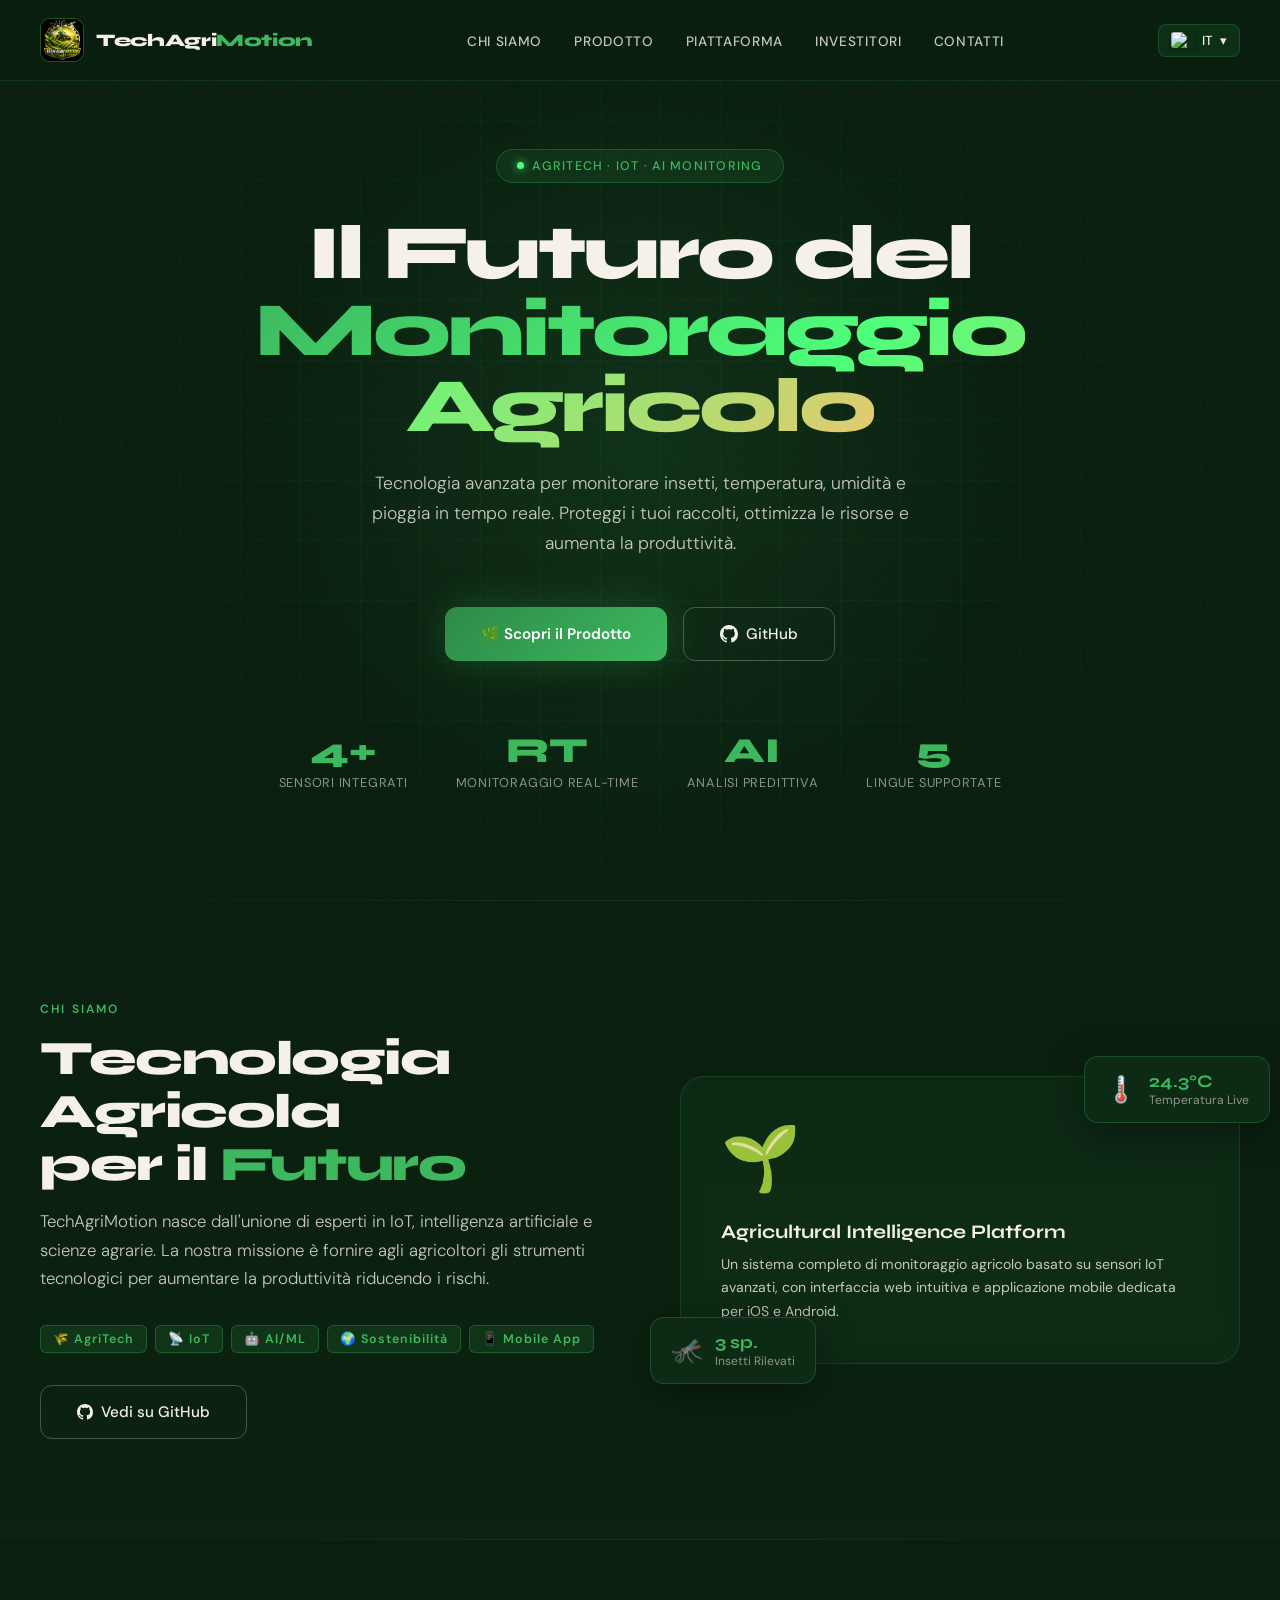
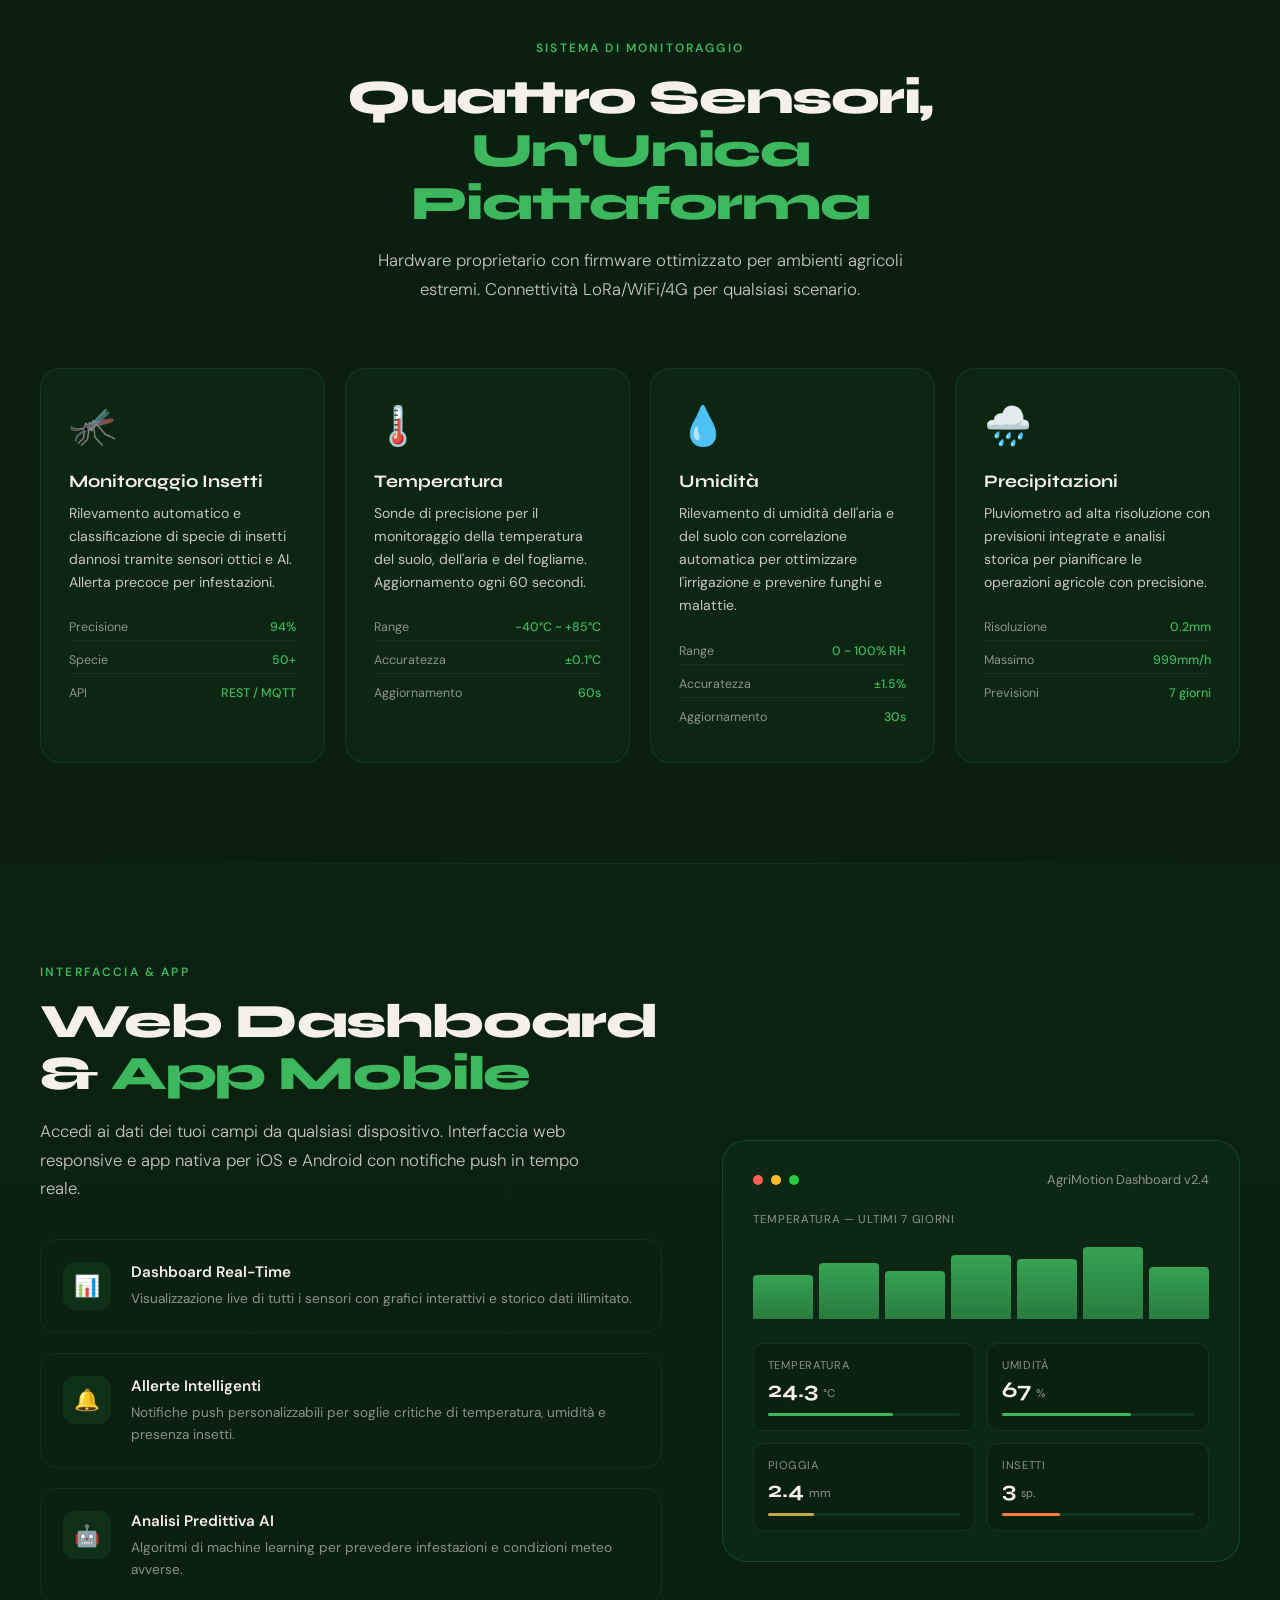
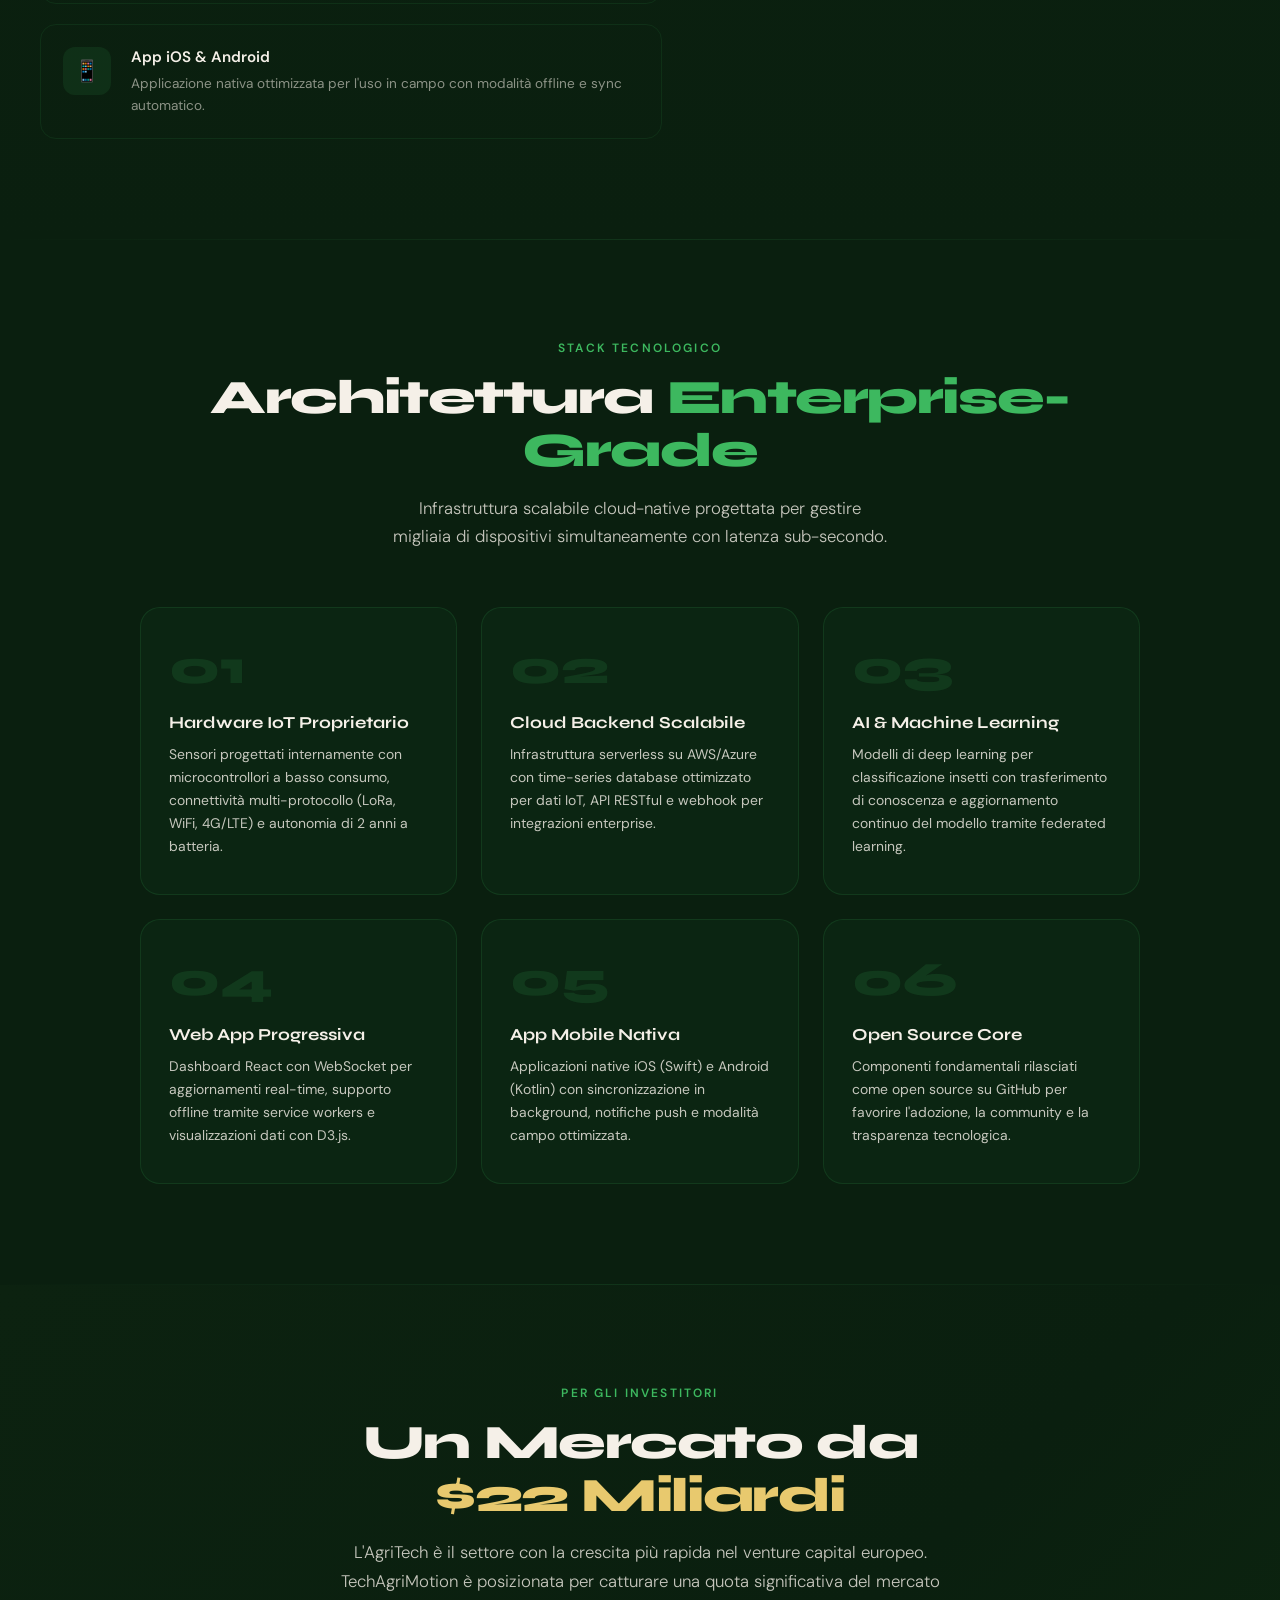
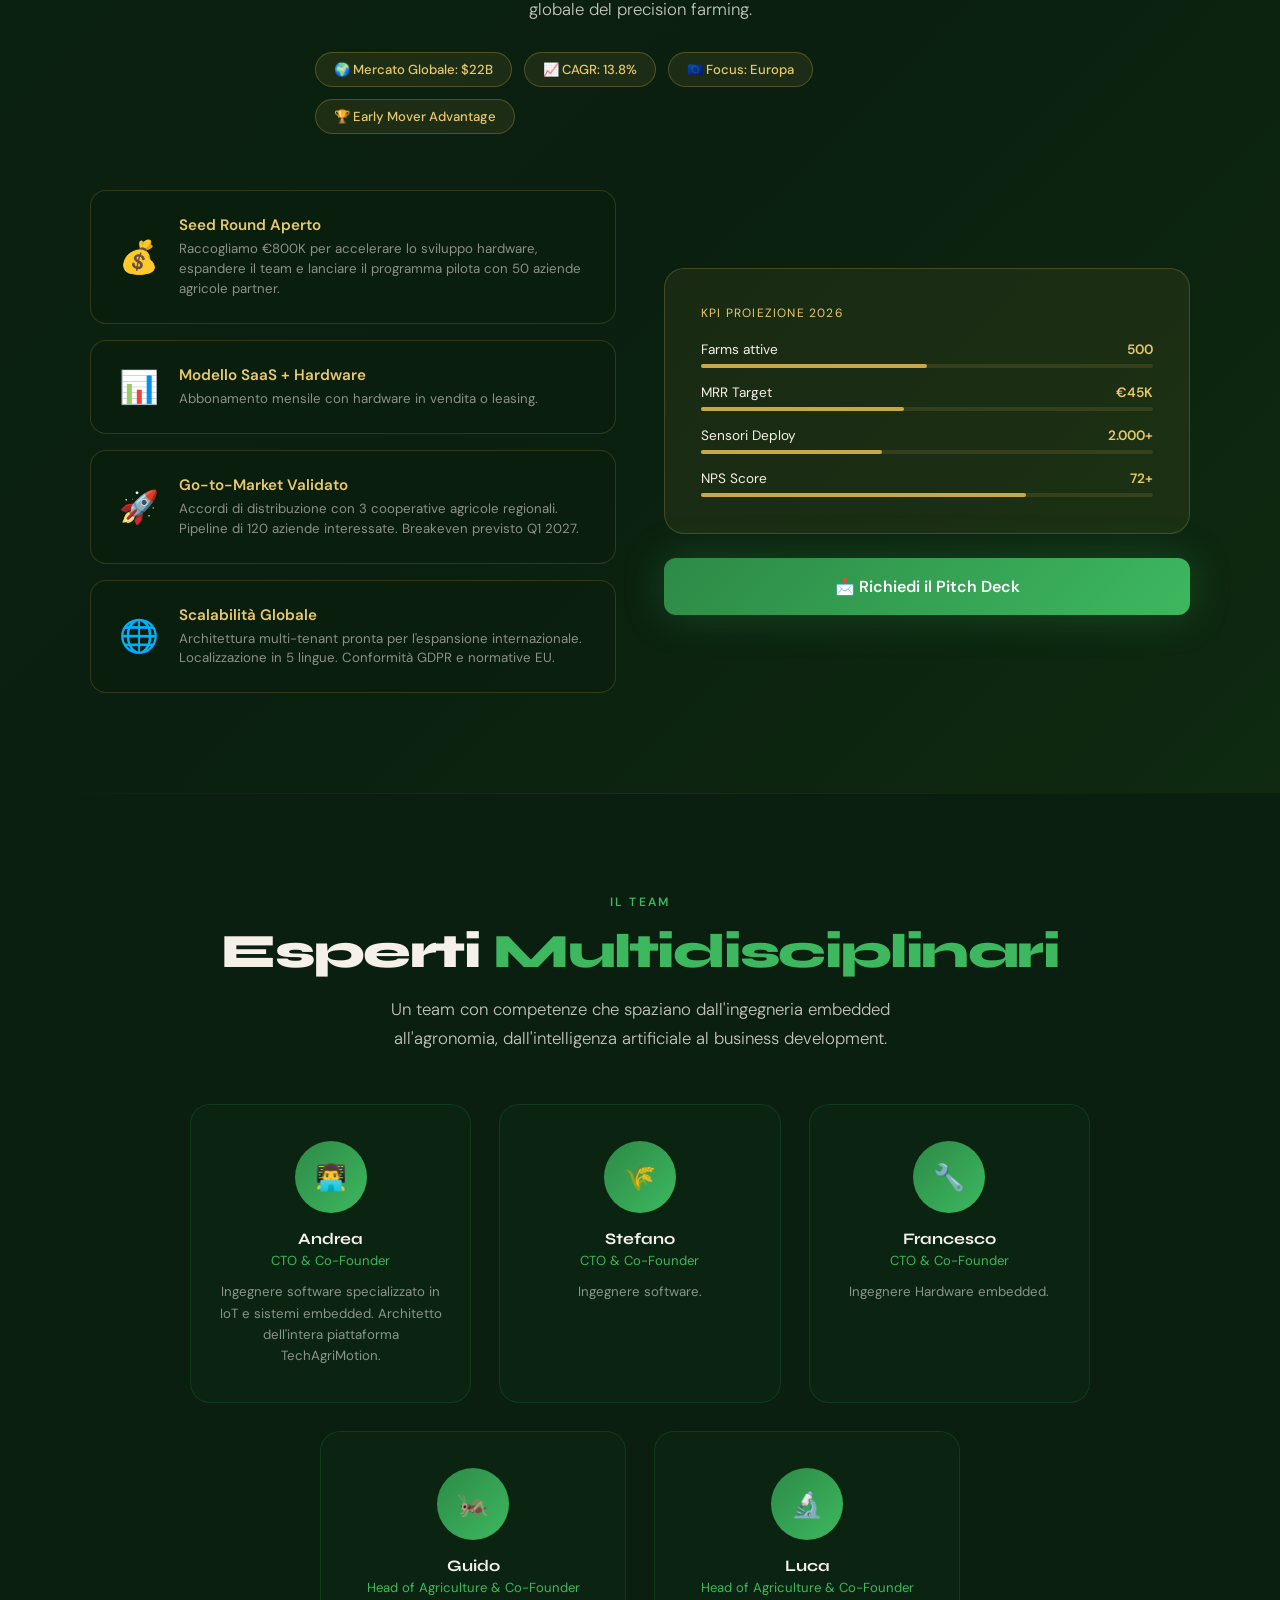
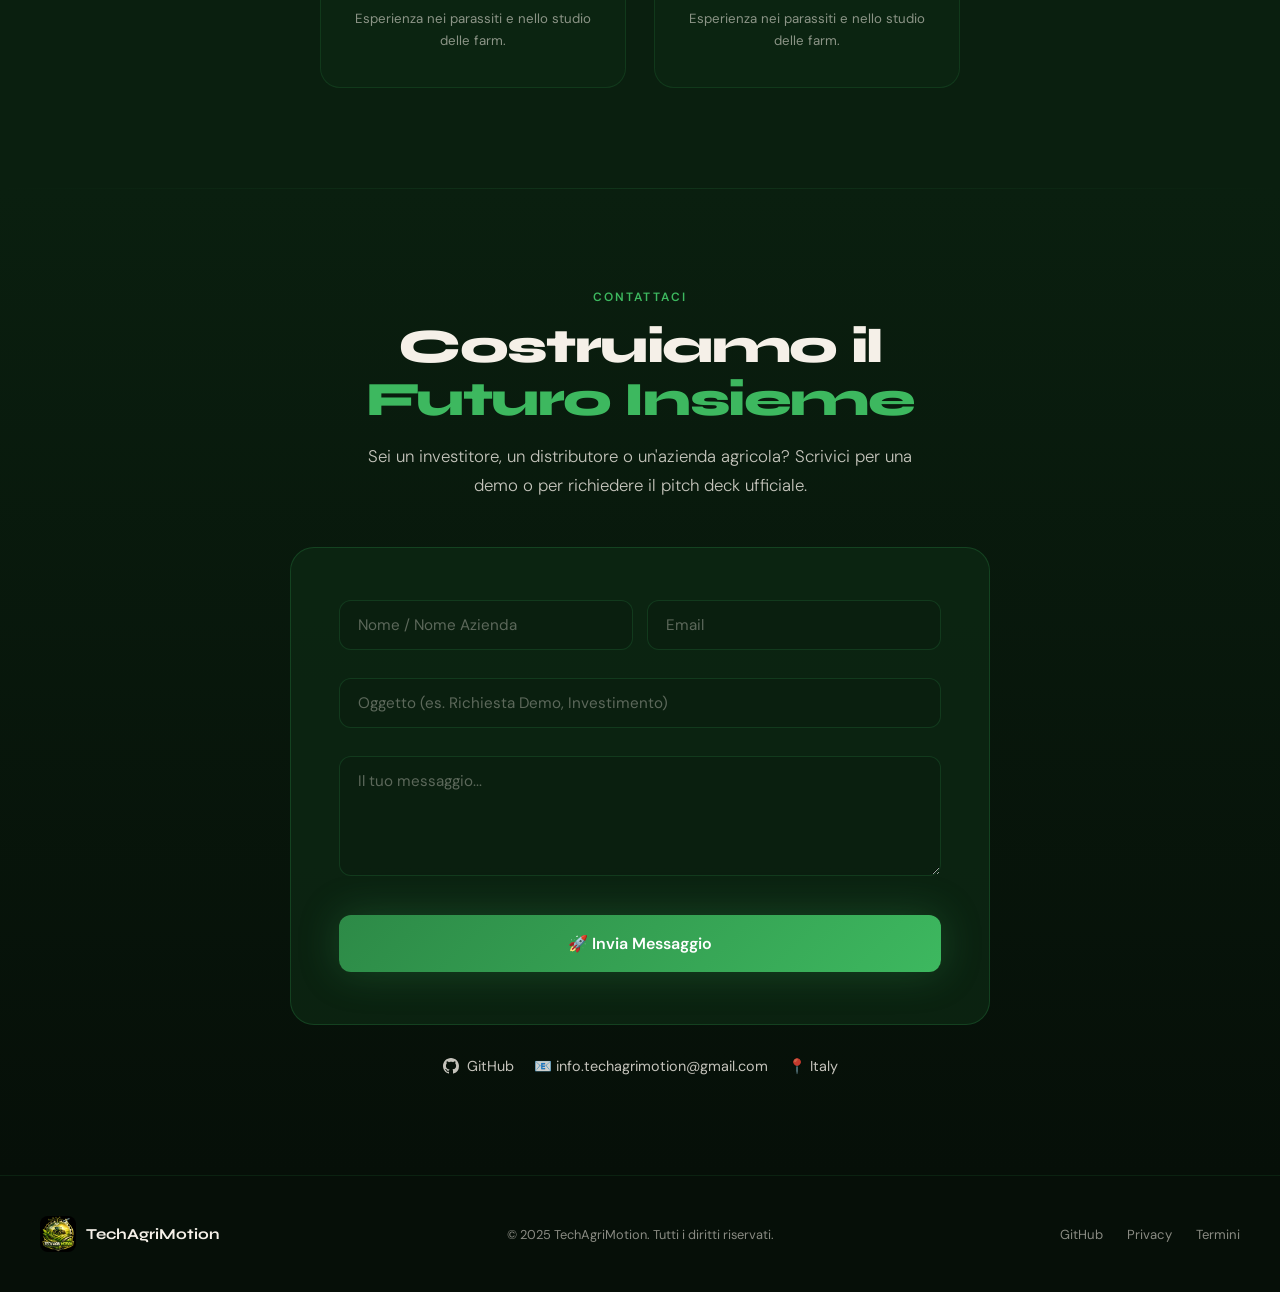
==== index.html @ e50f6b47 "Update index.html" ====
<!DOCTYPE html>
<html lang="it">
<head>
<meta charset="UTF-8">
<meta name="viewport" content="width=device-width, initial-scale=1.0">
<title>TechAgriMotion – Agricultural Intelligence Platform</title>
<link rel="preconnect" href="https://fonts.googleapis.com">
<link href="https://fonts.googleapis.com/css2?family=Syne:wght@400;600;700;800&family=DM+Sans:ital,wght@0,300;0,400;0,500;1,300&display=swap" rel="stylesheet">
<style>
:root {
  --green-deep: #0a1f0f;
  --green-dark: #0d2a14;
  --green-mid: #1a4a25;
  --green-accent: #2d8a47;
  --green-bright: #3db85f;
  --green-glow: #4eff7a;
  --gold: #c8a84b;
  --gold-light: #e8c96e;
  --cream: #f5f0e8;
  --white: #ffffff;
  --text-dim: rgba(245,240,232,0.55);
  --text-mid: rgba(245,240,232,0.80);
}

*, *::before, *::after { box-sizing: border-box; margin: 0; padding: 0; }

html { scroll-behavior: smooth; }

body {
  font-family: 'DM Sans', sans-serif;
  background: var(--green-deep);
  color: var(--cream);
  overflow-x: hidden;
}

/* ─── NOISE TEXTURE OVERLAY ─── */
body::before {
  content: '';
  position: fixed; inset: 0;
  background-image: url("data:image/svg+xml,%3Csvg viewBox='0 0 256 256' xmlns='http://www.w3.org/2000/svg'%3E%3Cfilter id='noise'%3E%3CfeTurbulence type='fractalNoise' baseFrequency='0.9' numOctaves='4' stitchTiles='stitch'/%3E%3C/filter%3E%3Crect width='100%25' height='100%25' filter='url(%23noise)' opacity='0.04'/%3E%3C/svg%3E");
  pointer-events: none; z-index: 0; opacity: 0.4;
}

/* ─── NAVBAR ─── */
nav {
  position: fixed; top: 0; left: 0; right: 0; z-index: 1000;
  padding: 18px 40px;
  display: flex; align-items: center; justify-content: space-between;
  background: rgba(10,31,15,0.85);
  backdrop-filter: blur(20px);
  border-bottom: 1px solid rgba(45,138,71,0.2);
}

.nav-logo {
  display: flex; align-items: center; gap: 12px;
  text-decoration: none;
}
.nav-logo img {
  width: 44px; height: 44px;
  border-radius: 10px;
  border: 1px solid rgba(77,255,122,0.25);
}
.nav-logo-text {
  font-family: 'Syne', sans-serif;
  font-weight: 800; font-size: 1.1rem;
  color: var(--cream); letter-spacing: -0.02em;
}
.nav-logo-text span { color: var(--green-bright); }

.nav-links {
  display: flex; align-items: center; gap: 32px;
  list-style: none;
}
.nav-links a {
  font-size: 0.85rem; font-weight: 500;
  color: var(--text-mid);
  text-decoration: none;
  letter-spacing: 0.05em; text-transform: uppercase;
  transition: color 0.2s;
}
.nav-links a:hover { color: var(--green-glow); }

/* ─── LANGUAGE SWITCHER ─── */
.lang-switcher {
  display: flex; align-items: center; gap: 6px;
  position: relative;
}
.lang-btn {
  display: flex; align-items: center; gap: 7px;
  background: rgba(45,138,71,0.15);
  border: 1px solid rgba(45,138,71,0.35);
  border-radius: 8px;
  padding: 7px 12px;
  cursor: pointer; color: var(--cream);
  font-family: 'DM Sans', sans-serif;
  font-size: 0.82rem; font-weight: 500;
  transition: all 0.2s;
}
.lang-btn:hover { background: rgba(45,138,71,0.3); border-color: var(--green-bright); }
.lang-btn .flag { font-size: 1.1rem; }
.flag-img { width: 22px; height: 15px; border-radius: 3px; object-fit: cover; display: inline-block; vertical-align: middle; box-shadow: 0 1px 4px rgba(0,0,0,0.35); flex-shrink: 0; }
.flag-btn-img { width: 24px; height: 16px; }

.lang-dropdown {
  position: absolute; top: calc(100% + 10px); right: 0;
  background: #0d2a14;
  border: 1px solid rgba(45,138,71,0.4);
  border-radius: 12px;
  overflow: hidden;
  min-width: 160px;
  opacity: 0; visibility: hidden;
  transform: translateY(-8px);
  transition: all 0.25s ease;
  z-index: 999;
  box-shadow: 0 20px 60px rgba(0,0,0,0.6);
}
.lang-dropdown.open { opacity: 1; visibility: visible; transform: translateY(0); }
.lang-option {
  display: flex; align-items: center; gap: 10px;
  padding: 11px 16px;
  cursor: pointer;
  font-size: 0.88rem;
  transition: background 0.15s;
  border-bottom: 1px solid rgba(45,138,71,0.15);
}
.lang-option:last-child { border-bottom: none; }
.lang-option:hover { background: rgba(45,138,71,0.2); }
.lang-option.active { color: var(--green-bright); }
.lang-option .flag { font-size: 1.2rem; }

/* ─── HERO ─── */
#hero {
  min-height: 100vh;
  display: flex; flex-direction: column; align-items: center; justify-content: center;
  text-align: center;
  padding: 120px 40px 80px;
  position: relative;
  overflow: hidden;
}

/* animated radial glow */
#hero::after {
  content: '';
  position: absolute;
  width: 800px; height: 800px;
  border-radius: 50%;
  background: radial-gradient(circle, rgba(61,184,95,0.12) 0%, transparent 70%);
  top: 50%; left: 50%;
  transform: translate(-50%, -50%);
  animation: pulse-glow 4s ease-in-out infinite;
}
@keyframes pulse-glow {
  0%, 100% { transform: translate(-50%, -50%) scale(1); opacity: 0.8; }
  50% { transform: translate(-50%, -50%) scale(1.15); opacity: 1; }
}

/* floating grid lines */
.grid-bg {
  position: absolute; inset: 0;
  background-image:
    linear-gradient(rgba(45,138,71,0.07) 1px, transparent 1px),
    linear-gradient(90deg, rgba(45,138,71,0.07) 1px, transparent 1px);
  background-size: 60px 60px;
  mask-image: radial-gradient(ellipse 80% 80% at 50% 50%, black 30%, transparent 100%);
}

.hero-badge {
  display: inline-flex; align-items: center; gap: 8px;
  background: rgba(45,138,71,0.15);
  border: 1px solid rgba(45,138,71,0.4);
  border-radius: 100px;
  padding: 8px 20px;
  font-size: 0.78rem; font-weight: 500;
  letter-spacing: 0.1em; text-transform: uppercase;
  color: var(--green-bright);
  margin-bottom: 32px;
  position: relative; z-index: 1;
  animation: fadeUp 0.8s ease both;
}
.badge-dot {
  width: 7px; height: 7px;
  border-radius: 50%;
  background: var(--green-glow);
  box-shadow: 0 0 8px var(--green-glow);
  animation: blink 2s ease-in-out infinite;
}
@keyframes blink { 0%,100%{opacity:1} 50%{opacity:0.3} }

.hero-title {
  font-family: 'Syne', sans-serif;
  font-weight: 800;
  font-size: clamp(2.8rem, 6vw, 5.5rem);
  line-height: 1.0;
  letter-spacing: -0.04em;
  position: relative; z-index: 1;
  animation: fadeUp 0.8s 0.15s ease both;
}
.hero-title .line2 {
  background: linear-gradient(135deg, var(--green-bright), var(--green-glow), var(--gold-light));
  -webkit-background-clip: text; -webkit-text-fill-color: transparent;
  background-clip: text;
}

.hero-sub {
  max-width: 580px;
  font-size: 1.1rem; font-weight: 300; line-height: 1.7;
  color: var(--text-mid);
  margin: 24px auto 0;
  position: relative; z-index: 1;
  animation: fadeUp 0.8s 0.3s ease both;
}

.hero-cta {
  display: flex; gap: 16px; justify-content: center;
  margin-top: 48px;
  position: relative; z-index: 1;
  animation: fadeUp 0.8s 0.45s ease both;
  flex-wrap: wrap;
}
.btn-primary {
  background: linear-gradient(135deg, var(--green-accent), var(--green-bright));
  color: white; border: none;
  padding: 16px 36px; border-radius: 12px;
  font-family: 'DM Sans', sans-serif;
  font-size: 0.95rem; font-weight: 600;
  cursor: pointer; text-decoration: none;
  transition: all 0.25s;
  box-shadow: 0 0 40px rgba(61,184,95,0.25);
  display: inline-flex; align-items: center; gap: 8px;
}
.btn-primary:hover {
  transform: translateY(-2px);
  box-shadow: 0 0 60px rgba(61,184,95,0.4);
}
.btn-secondary {
  background: transparent;
  color: var(--cream); border: 1px solid rgba(245,240,232,0.25);
  padding: 16px 36px; border-radius: 12px;
  font-family: 'DM Sans', sans-serif;
  font-size: 0.95rem; font-weight: 500;
  cursor: pointer; text-decoration: none;
  transition: all 0.25s;
  display: inline-flex; align-items: center; gap: 8px;
}
.btn-secondary:hover {
  border-color: rgba(245,240,232,0.6);
  background: rgba(245,240,232,0.05);
}

.hero-stats {
  display: flex; gap: 48px; justify-content: center;
  margin-top: 72px;
  position: relative; z-index: 1;
  animation: fadeUp 0.8s 0.6s ease both;
  flex-wrap: wrap;
}
.stat { text-align: center; }
.stat-val {
  font-family: 'Syne', sans-serif;
  font-size: 2.2rem; font-weight: 800;
  color: var(--green-bright);
  line-height: 1;
}
.stat-label {
  font-size: 0.8rem; font-weight: 400;
  color: var(--text-dim);
  margin-top: 6px; letter-spacing: 0.06em;
  text-transform: uppercase;
}

@keyframes fadeUp {
  from { opacity: 0; transform: translateY(24px); }
  to { opacity: 1; transform: translateY(0); }
}

/* ─── SECTIONS ─── */
section { position: relative; z-index: 1; }

.section-pad { padding: 100px 40px; }

.section-label {
  font-size: 0.75rem; font-weight: 600;
  color: var(--green-bright);
  letter-spacing: 0.18em; text-transform: uppercase;
  margin-bottom: 16px;
}
.section-title {
  font-family: 'Syne', sans-serif;
  font-weight: 800; font-size: clamp(2rem, 4vw, 3rem);
  letter-spacing: -0.03em; line-height: 1.1;
}
.section-sub {
  font-size: 1.05rem; font-weight: 300; line-height: 1.7;
  color: var(--text-mid); max-width: 560px;
  margin-top: 16px;
}
.accent { color: var(--green-bright); }

/* ─── ABOUT ─── */
#about { background: linear-gradient(180deg, var(--green-deep) 0%, #0c2210 100%); }

.about-grid {
  max-width: 1200px; margin: 0 auto;
  display: grid; grid-template-columns: 1fr 1fr;
  gap: 80px; align-items: center;
}
.about-visual {
  position: relative;
}
.about-card {
  background: rgba(45,138,71,0.1);
  border: 1px solid rgba(45,138,71,0.25);
  border-radius: 24px; padding: 40px;
  backdrop-filter: blur(10px);
}
.about-card .big-icon { font-size: 4rem; margin-bottom: 20px; }
.field-tag {
  display: inline-block;
  background: rgba(61,184,95,0.12);
  border: 1px solid rgba(61,184,95,0.3);
  border-radius: 6px; padding: 5px 12px;
  font-size: 0.78rem; font-weight: 600;
  color: var(--green-bright); letter-spacing: 0.08em;
  margin: 4px 4px 0 0;
}
.floating-metric {
  position: absolute; background: var(--green-dark);
  border: 1px solid rgba(45,138,71,0.4);
  border-radius: 14px; padding: 14px 20px;
  display: flex; align-items: center; gap: 12px;
  box-shadow: 0 10px 40px rgba(0,0,0,0.4);
}
.floating-metric.top-right { top: -20px; right: -30px; }
.floating-metric.bottom-left { bottom: -20px; left: -30px; }
.metric-icon { font-size: 1.6rem; }
.metric-val { font-family: 'Syne', sans-serif; font-weight: 700; font-size: 1.1rem; color: var(--green-bright); }
.metric-label { font-size: 0.75rem; color: var(--text-dim); }

/* ─── PRODUCT ─── */
#product {
  background: var(--green-deep);
  padding: 100px 40px;
}
.product-header { text-align: center; max-width: 700px; margin: 0 auto 64px; }

.sensors-grid {
  max-width: 1200px; margin: 0 auto;
  display: grid; grid-template-columns: repeat(4, 1fr);
  gap: 20px;
}
.sensor-card {
  background: rgba(13,42,20,0.7);
  border: 1px solid rgba(45,138,71,0.2);
  border-radius: 20px;
  padding: 32px 28px;
  position: relative; overflow: hidden;
  transition: all 0.3s;
}
.sensor-card::before {
  content: '';
  position: absolute; top: 0; left: 0; right: 0; height: 2px;
  background: linear-gradient(90deg, transparent, var(--green-accent), transparent);
  opacity: 0; transition: opacity 0.3s;
}
.sensor-card:hover {
  border-color: rgba(61,184,95,0.45);
  transform: translateY(-4px);
  box-shadow: 0 20px 60px rgba(0,0,0,0.3), 0 0 40px rgba(61,184,95,0.08);
}
.sensor-card:hover::before { opacity: 1; }
.sensor-icon { font-size: 2.4rem; margin-bottom: 20px; }
.sensor-name {
  font-family: 'Syne', sans-serif;
  font-weight: 700; font-size: 1.1rem;
  margin-bottom: 10px;
}
.sensor-desc { font-size: 0.88rem; line-height: 1.65; color: var(--text-mid); }
.sensor-spec {
  margin-top: 20px;
  display: flex; flex-direction: column; gap: 6px;
}
.spec-item {
  display: flex; justify-content: space-between; align-items: center;
  font-size: 0.78rem;
  padding: 5px 0;
  border-bottom: 1px solid rgba(45,138,71,0.15);
}
.spec-item:last-child { border-bottom: none; }
.spec-label { color: var(--text-dim); }
.spec-val { color: var(--green-bright); font-weight: 500; }

/* ─── PLATFORM ─── */
#platform { background: linear-gradient(180deg, #0c2210 0%, var(--green-deep) 100%); }

.platform-grid {
  max-width: 1200px; margin: 0 auto;
  display: grid; grid-template-columns: 1.2fr 1fr;
  gap: 60px; align-items: center;
}
.platform-features { display: flex; flex-direction: column; gap: 20px; }
.feature-row {
  display: flex; gap: 20px; align-items: flex-start;
  padding: 22px; border-radius: 16px;
  border: 1px solid rgba(45,138,71,0.15);
  transition: all 0.25s;
}
.feature-row:hover {
  background: rgba(45,138,71,0.08);
  border-color: rgba(45,138,71,0.3);
}
.feature-icon-wrap {
  width: 48px; height: 48px; border-radius: 12px;
  background: rgba(45,138,71,0.15);
  display: flex; align-items: center; justify-content: center;
  font-size: 1.3rem; flex-shrink: 0;
}
.feature-title { font-weight: 600; font-size: 0.95rem; margin-bottom: 6px; }
.feature-desc { font-size: 0.85rem; color: var(--text-dim); line-height: 1.6; }

.platform-mockup {
  background: rgba(13,42,20,0.8);
  border: 1px solid rgba(45,138,71,0.3);
  border-radius: 24px; padding: 30px;
  font-family: 'DM Sans', sans-serif;
}
.mockup-topbar {
  display: flex; align-items: center; gap: 8px;
  margin-bottom: 24px;
}
.dot { width: 10px; height: 10px; border-radius: 50%; }
.dot.red { background: #ff5f57; }
.dot.yellow { background: #febc2e; }
.dot.green { background: #28c840; }
.mockup-title { font-size: 0.8rem; color: var(--text-dim); margin-left: auto; }

.chart-area { margin-bottom: 24px; }
.chart-label { font-size: 0.72rem; color: var(--text-dim); margin-bottom: 12px; letter-spacing: 0.06em; text-transform: uppercase; }
.chart-bars { display: flex; align-items: flex-end; gap: 6px; height: 80px; }
.bar {
  flex: 1; border-radius: 4px 4px 0 0;
  background: linear-gradient(180deg, var(--green-bright), var(--green-accent));
  opacity: 0.85; transition: opacity 0.2s;
  animation: barGrow 1s ease both;
}
@keyframes barGrow { from { height: 0 !important; } }

.readings-grid { display: grid; grid-template-columns: 1fr 1fr; gap: 12px; }
.reading {
  background: rgba(10,31,15,0.6); border: 1px solid rgba(45,138,71,0.2);
  border-radius: 10px; padding: 14px;
}
.reading-label { font-size: 0.7rem; color: var(--text-dim); letter-spacing: 0.06em; text-transform: uppercase; }
.reading-val { font-family: 'Syne', sans-serif; font-weight: 700; font-size: 1.4rem; color: var(--cream); margin-top: 4px; }
.reading-val span { font-size: 0.75rem; color: var(--text-dim); font-weight: 400; }
.reading-bar { height: 3px; background: rgba(45,138,71,0.2); border-radius: 2px; margin-top: 10px; }
.reading-fill { height: 100%; border-radius: 2px; background: var(--green-bright); }

/* ─── TECHNOLOGY ─── */
#technology { background: var(--green-deep); }
.tech-center { max-width: 1000px; margin: 0 auto; text-align: center; }
.tech-grid {
  display: grid; grid-template-columns: repeat(3, 1fr);
  gap: 24px; margin-top: 56px;
}
.tech-card {
  background: rgba(13,42,20,0.6);
  border: 1px solid rgba(45,138,71,0.2);
  border-radius: 20px; padding: 36px 28px;
  text-align: left; transition: all 0.3s;
}
.tech-card:hover {
  border-color: rgba(200,168,75,0.4);
  box-shadow: 0 0 40px rgba(200,168,75,0.06);
}
.tech-num {
  font-family: 'Syne', sans-serif; font-weight: 800;
  font-size: 3rem; color: rgba(45,138,71,0.2);
  line-height: 1; margin-bottom: 20px;
}
.tech-card-title { font-family: 'Syne', sans-serif; font-weight: 700; font-size: 1.05rem; margin-bottom: 10px; }
.tech-card-desc { font-size: 0.87rem; color: var(--text-mid); line-height: 1.65; }

/* ─── INVESTORS ─── */
#investors {
  background: linear-gradient(135deg, #0c2210 0%, #0a1f0f 50%, #0e2a10 100%);
  padding: 100px 40px;
}
.investors-inner { max-width: 1100px; margin: 0 auto; }
.investors-grid { display: grid; grid-template-columns: 1fr 1fr; gap: 48px; align-items: center; margin-top: 56px; }

.inv-text .section-sub { max-width: 100%; }
.inv-cards { display: flex; flex-direction: column; gap: 16px; }
.inv-card {
  background: rgba(10,31,15,0.7);
  border: 1px solid rgba(200,168,75,0.2);
  border-radius: 16px; padding: 24px 28px;
  display: flex; align-items: center; gap: 20px;
  transition: all 0.25s;
}
.inv-card:hover { border-color: rgba(200,168,75,0.5); transform: translateX(6px); }
.inv-card-icon { font-size: 2rem; flex-shrink: 0; }
.inv-card-title { font-weight: 600; font-size: 0.95rem; color: var(--gold-light); }
.inv-card-desc { font-size: 0.83rem; color: var(--text-dim); margin-top: 4px; line-height: 1.5; }

.market-pills { display: flex; gap: 12px; flex-wrap: wrap; margin-top: 28px; }
.market-pill {
  background: rgba(200,168,75,0.1);
  border: 1px solid rgba(200,168,75,0.3);
  border-radius: 100px; padding: 8px 18px;
  font-size: 0.82rem; color: var(--gold-light); font-weight: 500;
}

/* ─── TEAM ─── */
#team { background: var(--green-deep); }
.team-center { max-width: 900px; margin: 0 auto; text-align: center; }
.team-grid { display: grid; grid-template-columns: repeat(3, 1fr); gap: 28px; margin-top: 52px; }
.team-grid-bottom { display: grid; grid-template-columns: repeat(2, 1fr); gap: 28px; margin-top: 28px; max-width: 640px; margin-left: auto; margin-right: auto; }
.team-card {
  background: rgba(13,42,20,0.5);
  border: 1px solid rgba(45,138,71,0.2);
  border-radius: 20px; padding: 36px 24px;
  text-align: center; transition: all 0.3s;
}
.team-card:hover { border-color: rgba(61,184,95,0.4); transform: translateY(-4px); }
.team-avatar {
  width: 72px; height: 72px; border-radius: 50%;
  background: linear-gradient(135deg, var(--green-accent), var(--green-bright));
  margin: 0 auto 16px;
  display: flex; align-items: center; justify-content: center;
  font-size: 1.6rem;
}
.team-name { font-family: 'Syne', sans-serif; font-weight: 700; font-size: 1rem; }
.team-role { font-size: 0.82rem; color: var(--green-bright); margin-top: 4px; }
.team-bio { font-size: 0.83rem; color: var(--text-dim); margin-top: 12px; line-height: 1.6; }

/* ─── CONTACT ─── */
#contact { background: linear-gradient(180deg, var(--green-deep) 0%, #060f08 100%); padding: 100px 40px; }
.contact-inner { max-width: 700px; margin: 0 auto; text-align: center; }
.contact-card {
  background: rgba(13,42,20,0.7);
  border: 1px solid rgba(45,138,71,0.3);
  border-radius: 24px; padding: 52px 48px;
  margin-top: 48px;
}
.input-wrap { position: relative; margin-bottom: 0; }
.field-error {
  display: block; font-size: 0.78rem; color: #ff6b6b;
  margin-top: 4px; margin-bottom: 10px; min-height: 14px; padding-left: 2px;
}
.contact-input.error {
  border-color: #ff6b6b !important;
  box-shadow: 0 0 0 2px rgba(255,107,107,0.12);
}
.contact-input.valid { border-color: var(--green-bright) !important; }
.cf-success-msg {
  background: rgba(45,138,71,0.15);
  border: 1px solid rgba(61,184,95,0.5);
  border-radius: 12px; padding: 16px 20px;
  font-size: 0.95rem; color: var(--green-bright);
  text-align: center; margin-bottom: 14px;
  animation: fadeUp 0.4s ease;
}
.contact-input {
  width: 100%; background: rgba(10,31,15,0.8);
  border: 1px solid rgba(45,138,71,0.25);
  border-radius: 12px; padding: 14px 18px;
  color: var(--cream); font-family: 'DM Sans', sans-serif;
  font-size: 0.95rem; margin-bottom: 0;
  transition: border-color 0.2s, box-shadow 0.2s;
  outline: none;
}
.contact-input:focus { border-color: var(--green-bright); }
.contact-input::placeholder { color: rgba(245,240,232,0.35); }
textarea.contact-input { resize: vertical; min-height: 120px; }
.contact-row { display: grid; grid-template-columns: 1fr 1fr; gap: 14px; }

.btn-full { width: 100%; justify-content: center; margin-top: 6px; font-size: 1rem; padding: 18px; }

.contact-links { display: flex; justify-content: center; gap: 20px; margin-top: 32px; flex-wrap: wrap; }
.contact-link {
  display: inline-flex; align-items: center; gap: 8px;
  color: var(--text-mid); text-decoration: none;
  font-size: 0.9rem; transition: color 0.2s;
}
.contact-link:hover { color: var(--green-bright); }

/* ─── FOOTER ─── */
footer {
  background: #060f08;
  border-top: 1px solid rgba(45,138,71,0.15);
  padding: 40px;
  display: flex; align-items: center; justify-content: space-between;
  flex-wrap: wrap; gap: 20px;
}
.footer-brand { display: flex; align-items: center; gap: 10px; }
.footer-brand img { width: 36px; height: 36px; border-radius: 8px; }
.footer-brand span { font-family: 'Syne', sans-serif; font-weight: 700; font-size: 0.95rem; }
.footer-copy { font-size: 0.8rem; color: var(--text-dim); }
.footer-links { display: flex; gap: 24px; }
.footer-links a { font-size: 0.82rem; color: var(--text-dim); text-decoration: none; transition: color 0.2s; }
.footer-links a:hover { color: var(--green-bright); }

/* ─── DIVIDER ─── */
.divider { height: 1px; background: linear-gradient(90deg, transparent, rgba(45,138,71,0.2), transparent); margin: 0; }

/* ─── SCROLL REVEAL ─── */
.reveal { opacity: 0; transform: translateY(30px); transition: all 0.7s ease; }
.reveal.visible { opacity: 1; transform: translateY(0); }

/* ─── RESPONSIVE ─── */
@media (max-width: 900px) {
  .nav-links { display: none; }
  .about-grid, .platform-grid, .investors-grid { grid-template-columns: 1fr; }
  .sensors-grid { grid-template-columns: repeat(2, 1fr); }
  .tech-grid { grid-template-columns: 1fr 1fr; }
  .team-grid { grid-template-columns: 1fr 1fr; }
  .team-grid-bottom { grid-template-columns: 1fr 1fr; }
  .contact-row { grid-template-columns: 1fr; }
  nav { padding: 14px 20px; }
  .section-pad { padding: 70px 24px; }
  #hero { padding: 100px 24px 60px; }
  .about-card .floating-metric { display: none; }
}
@media (max-width: 600px) {
  .sensors-grid { grid-template-columns: 1fr; }
  .tech-grid { grid-template-columns: 1fr; }
  .team-grid { grid-template-columns: 1fr; }
  .team-grid-bottom { grid-template-columns: 1fr; }
  .hero-stats { gap: 28px; }
  .contact-card { padding: 32px 24px; }
}
</style>
</head>
<body>

<!-- ─── NAVBAR ─── -->
<nav>
  <a href="#hero" class="nav-logo">
    <img src="[data-uri]" alt="TechAgriMotion Logo">
    <span class="nav-logo-text">TechAgri<span>Motion</span></span>
  </a>

  <ul class="nav-links">
    <li><a href="#about" data-i18n="nav_about">Chi Siamo</a></li>
    <li><a href="#product" data-i18n="nav_product">Prodotto</a></li>
    <li><a href="#platform" data-i18n="nav_platform">Piattaforma</a></li>
    <li><a href="#investors" data-i18n="nav_investors">Investitori</a></li>
    <li><a href="#contact" data-i18n="nav_contact">Contatti</a></li>
  </ul>

  <div class="lang-switcher">
    <button class="lang-btn" id="langToggle">
      <img class="flag-img flag-btn-img" id="currentFlag" src="https://flagcdn.com/it.svg" alt="IT">
      <span id="currentLangLabel">IT</span>
      <span>▾</span>
    </button>
    <div class="lang-dropdown" id="langDropdown">
      <div class="lang-option active" data-lang="it"><img class="flag-img" src="https://flagcdn.com/it.svg" alt="IT"> Italiano</div>
      <div class="lang-option" data-lang="en"><img class="flag-img" src="https://flagcdn.com/gb.svg" alt="EN"> English</div>
      <div class="lang-option" data-lang="de"><img class="flag-img" src="https://flagcdn.com/de.svg" alt="DE"> Deutsch</div>
      <div class="lang-option" data-lang="fr"><img class="flag-img" src="https://flagcdn.com/fr.svg" alt="FR"> Français</div>
      <div class="lang-option" data-lang="es"><img class="flag-img" src="https://flagcdn.com/es.svg" alt="ES"> Español</div>
    </div>
  </div>
</nav>

<!-- ─── HERO ─── -->
<section id="hero">
  <div class="grid-bg"></div>
  <div class="hero-badge"><div class="badge-dot"></div><span data-i18n="badge">AgriTech · IoT · AI Monitoring</span></div>
  <h1 class="hero-title">
    <span class="line1" data-i18n="hero_title1">Il Futuro del</span><br>
    <span class="line2" data-i18n="hero_title2">Monitoraggio Agricolo</span>
  </h1>
  <p class="hero-sub" data-i18n="hero_sub">
    Tecnologia avanzata per monitorare insetti, temperatura, umidità e pioggia in tempo reale. Proteggi i tuoi raccolti, ottimizza le risorse e aumenta la produttività.
  </p>
  <div class="hero-cta">
    <a href="#product" class="btn-primary" data-i18n="hero_cta1">🌿 Scopri il Prodotto</a>
    <a href="https://github.com/TechAgriMotion" target="_blank" class="btn-secondary">
      <svg width="18" height="18" viewBox="0 0 24 24" fill="currentColor"><path d="M12 0C5.37 0 0 5.37 0 12c0 5.31 3.435 9.795 8.205 11.385.6.105.825-.255.825-.57 0-.285-.015-1.23-.015-2.235-3.015.555-3.795-.735-4.035-1.41-.135-.345-.72-1.41-1.23-1.695-.42-.225-1.02-.78-.015-.795.945-.015 1.62.87 1.845 1.23 1.08 1.815 2.805 1.305 3.495.99.105-.78.42-1.305.765-1.605-2.67-.3-5.46-1.335-5.46-5.925 0-1.305.465-2.385 1.23-3.225-.12-.3-.54-1.53.12-3.18 0 0 1.005-.315 3.3 1.23.96-.27 1.98-.405 3-.405s2.04.135 3 .405c2.295-1.56 3.3-1.23 3.3-1.23.66 1.65.24 2.88.12 3.18.765.84 1.23 1.905 1.23 3.225 0 4.605-2.805 5.625-5.475 5.925.435.375.81 1.095.81 2.22 0 1.605-.015 2.895-.015 3.3 0 .315.225.69.825.57A12.02 12.02 0 0024 12c0-6.63-5.37-12-12-12z"/></svg>
      GitHub
    </a>
  </div>
  <div class="hero-stats">
    <div class="stat"><div class="stat-val" data-i18n="stat1_val">4+</div><div class="stat-label" data-i18n="stat1">Sensori Integrati</div></div>
    <div class="stat"><div class="stat-val" data-i18n="stat2_val">RT</div><div class="stat-label" data-i18n="stat2">Monitoraggio Real-Time</div></div>
    <div class="stat"><div class="stat-val" data-i18n="stat3_val">AI</div><div class="stat-label" data-i18n="stat3">Analisi Predittiva</div></div>
    <div class="stat"><div class="stat-val" data-i18n="stat4_val">5</div><div class="stat-label" data-i18n="stat4">Lingue Supportate</div></div>
  </div>
</section>

<div class="divider"></div>

<!-- ─── ABOUT ─── -->
<section id="about" class="section-pad">
  <div class="about-grid">
    <div class="about-text reveal">
      <p class="section-label" data-i18n="about_label">Chi Siamo</p>
      <h2 class="section-title" data-i18n="about_title">Tecnologia Agricola<br>per il <span class="accent">Futuro</span></h2>
      <p class="section-sub" data-i18n="about_sub">TechAgriMotion nasce dall'unione di esperti in IoT, intelligenza artificiale e scienze agrarie. La nostra missione è fornire agli agricoltori gli strumenti tecnologici per aumentare la produttività riducendo i rischi.</p>
      <div style="margin-top:28px">
        <span class="field-tag">🌾 AgriTech</span>
        <span class="field-tag">📡 IoT</span>
        <span class="field-tag">🤖 AI/ML</span>
        <span class="field-tag">🌍 Sostenibilità</span>
        <span class="field-tag">📱 Mobile App</span>
      </div>
      <div style="margin-top:32px">
        <a href="https://github.com/TechAgriMotion" target="_blank" class="btn-secondary" style="width:fit-content">
          <svg width="16" height="16" viewBox="0 0 24 24" fill="currentColor"><path d="M12 0C5.37 0 0 5.37 0 12c0 5.31 3.435 9.795 8.205 11.385.6.105.825-.255.825-.57 0-.285-.015-1.23-.015-2.235-3.015.555-3.795-.735-4.035-1.41-.135-.345-.72-1.41-1.23-1.695-.42-.225-1.02-.78-.015-.795.945-.015 1.62.87 1.845 1.23 1.08 1.815 2.805 1.305 3.495.99.105-.78.42-1.305.765-1.605-2.67-.3-5.46-1.335-5.46-5.925 0-1.305.465-2.385 1.23-3.225-.12-.3-.54-1.53.12-3.18 0 0 1.005-.315 3.3 1.23.96-.27 1.98-.405 3-.405s2.04.135 3 .405c2.295-1.56 3.3-1.23 3.3-1.23.66 1.65.24 2.88.12 3.18.765.84 1.23 1.905 1.23 3.225 0 4.605-2.805 5.625-5.475 5.925.435.375.81 1.095.81 2.22 0 1.605-.015 2.895-.015 3.3 0 .315.225.69.825.57A12.02 12.02 0 0024 12c0-6.63-5.37-12-12-12z"/></svg>
          <span data-i18n="view_github">Vedi su GitHub</span>
        </a>
      </div>
    </div>
    <div class="about-visual reveal">
      <div class="about-card">
        <div class="big-icon">🌱</div>
        <h3 style="font-family:'Syne',sans-serif;font-weight:700;font-size:1.2rem;margin-bottom:10px" data-i18n="about_card_title">Agricultural Intelligence Platform</h3>
        <p style="font-size:0.88rem;color:var(--text-mid);line-height:1.65" data-i18n="about_card_desc">Un sistema completo di monitoraggio agricolo basato su sensori IoT avanzati, con interfaccia web intuitiva e applicazione mobile dedicata per iOS e Android.</p>
      </div>
      <div class="floating-metric top-right">
        <div class="metric-icon">🌡️</div>
        <div><div class="metric-val">24.3°C</div><div class="metric-label" data-i18n="temp_live">Temperatura Live</div></div>
      </div>
      <div class="floating-metric bottom-left">
        <div class="metric-icon">🦟</div>
        <div><div class="metric-val">3 sp.</div><div class="metric-label" data-i18n="insects_detected">Insetti Rilevati</div></div>
      </div>
    </div>
  </div>
</section>

<div class="divider"></div>

<!-- ─── PRODUCT ─── -->
<section id="product" class="section-pad">
  <div class="product-header reveal">
    <p class="section-label" data-i18n="product_label">Sistema di Monitoraggio</p>
    <h2 class="section-title" data-i18n="product_title">Quattro Sensori,<br><span class="accent">Un'Unica Piattaforma</span></h2>
    <p class="section-sub" style="margin:16px auto 0" data-i18n="product_sub">Hardware proprietario con firmware ottimizzato per ambienti agricoli estremi. Connettività LoRa/WiFi/4G per qualsiasi scenario.</p>
  </div>
  <div class="sensors-grid">
    <div class="sensor-card reveal">
      <div class="sensor-icon">🦟</div>
      <div class="sensor-name" data-i18n="sensor1_name">Monitoraggio Insetti</div>
      <div class="sensor-desc" data-i18n="sensor1_desc">Rilevamento automatico e classificazione di specie di insetti dannosi tramite sensori ottici e AI. Allerta precoce per infestazioni.</div>
      <div class="sensor-spec">
        <div class="spec-item"><span class="spec-label" data-i18n="precision">Precisione</span><span class="spec-val">94%</span></div>
        <div class="spec-item"><span class="spec-label" data-i18n="species">Specie</span><span class="spec-val">50+</span></div>
        <div class="spec-item"><span class="spec-label">API</span><span class="spec-val">REST / MQTT</span></div>
      </div>
    </div>
    <div class="sensor-card reveal">
      <div class="sensor-icon">🌡️</div>
      <div class="sensor-name" data-i18n="sensor2_name">Temperatura</div>
      <div class="sensor-desc" data-i18n="sensor2_desc">Sonde di precisione per il monitoraggio della temperatura del suolo, dell'aria e del fogliame. Aggiornamento ogni 60 secondi.</div>
      <div class="sensor-spec">
        <div class="spec-item"><span class="spec-label" data-i18n="range">Range</span><span class="spec-val">-40°C ~ +85°C</span></div>
        <div class="spec-item"><span class="spec-label" data-i18n="accuracy">Accuratezza</span><span class="spec-val">±0.1°C</span></div>
        <div class="spec-item"><span class="spec-label" data-i18n="update">Aggiornamento</span><span class="spec-val">60s</span></div>
      </div>
    </div>
    <div class="sensor-card reveal">
      <div class="sensor-icon">💧</div>
      <div class="sensor-name" data-i18n="sensor3_name">Umidità</div>
      <div class="sensor-desc" data-i18n="sensor3_desc">Rilevamento di umidità dell'aria e del suolo con correlazione automatica per ottimizzare l'irrigazione e prevenire funghi e malattie.</div>
      <div class="sensor-spec">
        <div class="spec-item"><span class="spec-label" data-i18n="range">Range</span><span class="spec-val">0 ~ 100% RH</span></div>
        <div class="spec-item"><span class="spec-label" data-i18n="accuracy">Accuratezza</span><span class="spec-val">±1.5%</span></div>
        <div class="spec-item"><span class="spec-label" data-i18n="update">Aggiornamento</span><span class="spec-val">30s</span></div>
      </div>
    </div>
    <div class="sensor-card reveal">
      <div class="sensor-icon">🌧️</div>
      <div class="sensor-name" data-i18n="sensor4_name">Precipitazioni</div>
      <div class="sensor-desc" data-i18n="sensor4_desc">Pluviometro ad alta risoluzione con previsioni integrate e analisi storica per pianificare le operazioni agricole con precisione.</div>
      <div class="sensor-spec">
        <div class="spec-item"><span class="spec-label" data-i18n="resolution">Risoluzione</span><span class="spec-val">0.2mm</span></div>
        <div class="spec-item"><span class="spec-label" data-i18n="max">Massimo</span><span class="spec-val">999mm/h</span></div>
        <div class="spec-item"><span class="spec-label" data-i18n="forecast">Previsioni</span><span class="spec-val">7 giorni</span></div>
      </div>
    </div>
  </div>
</section>

<div class="divider"></div>

<!-- ─── PLATFORM ─── -->
<section id="platform" class="section-pad">
  <div class="platform-grid">
    <div class="reveal">
      <p class="section-label" data-i18n="platform_label">Interfaccia & App</p>
      <h2 class="section-title" data-i18n="platform_title">Web Dashboard<br>& <span class="accent">App Mobile</span></h2>
      <p class="section-sub" data-i18n="platform_sub">Accedi ai dati dei tuoi campi da qualsiasi dispositivo. Interfaccia web responsive e app nativa per iOS e Android con notifiche push in tempo reale.</p>
      <div class="platform-features" style="margin-top:36px">
        <div class="feature-row">
          <div class="feature-icon-wrap">📊</div>
          <div><div class="feature-title" data-i18n="feat1_title">Dashboard Real-Time</div><div class="feature-desc" data-i18n="feat1_desc">Visualizzazione live di tutti i sensori con grafici interattivi e storico dati illimitato.</div></div>
        </div>
        <div class="feature-row">
          <div class="feature-icon-wrap">🔔</div>
          <div><div class="feature-title" data-i18n="feat2_title">Allerte Intelligenti</div><div class="feature-desc" data-i18n="feat2_desc">Notifiche push personalizzabili per soglie critiche di temperatura, umidità e presenza insetti.</div></div>
        </div>
        <div class="feature-row">
          <div class="feature-icon-wrap">🤖</div>
          <div><div class="feature-title" data-i18n="feat3_title">Analisi Predittiva AI</div><div class="feature-desc" data-i18n="feat3_desc">Algoritmi di machine learning per prevedere infestazioni e condizioni meteo avverse.</div></div>
        </div>
        <div class="feature-row">
          <div class="feature-icon-wrap">📱</div>
          <div><div class="feature-title" data-i18n="feat4_title">App iOS & Android</div><div class="feature-desc" data-i18n="feat4_desc">Applicazione nativa ottimizzata per l'uso in campo con modalità offline e sync automatico.</div></div>
        </div>
      </div>
    </div>
    <div class="reveal">
      <div class="platform-mockup">
        <div class="mockup-topbar">
          <div class="dot red"></div><div class="dot yellow"></div><div class="dot green"></div>
          <div class="mockup-title">AgriMotion Dashboard v2.4</div>
        </div>
        <div class="chart-area">
          <div class="chart-label" data-i18n="chart_label">Temperatura — Ultimi 7 giorni</div>
          <div class="chart-bars">
            <div class="bar" style="height:55%;animation-delay:0.1s"></div>
            <div class="bar" style="height:70%;animation-delay:0.15s"></div>
            <div class="bar" style="height:60%;animation-delay:0.2s"></div>
            <div class="bar" style="height:80%;animation-delay:0.25s"></div>
            <div class="bar" style="height:75%;animation-delay:0.3s"></div>
            <div class="bar" style="height:90%;animation-delay:0.35s"></div>
            <div class="bar" style="height:65%;animation-delay:0.4s"></div>
          </div>
        </div>
        <div class="readings-grid">
          <div class="reading">
            <div class="reading-label" data-i18n="read_temp">Temperatura</div>
            <div class="reading-val">24.3 <span>°C</span></div>
            <div class="reading-bar"><div class="reading-fill" style="width:65%"></div></div>
          </div>
          <div class="reading">
            <div class="reading-label" data-i18n="read_humid">Umidità</div>
            <div class="reading-val">67 <span>%</span></div>
            <div class="reading-bar"><div class="reading-fill" style="width:67%"></div></div>
          </div>
          <div class="reading">
            <div class="reading-label" data-i18n="read_rain">Pioggia</div>
            <div class="reading-val">2.4 <span>mm</span></div>
            <div class="reading-bar"><div class="reading-fill" style="width:24%;background:var(--gold)"></div></div>
          </div>
          <div class="reading">
            <div class="reading-label" data-i18n="read_insects">Insetti</div>
            <div class="reading-val">3 <span data-i18n="spec_unit">sp.</span></div>
            <div class="reading-bar"><div class="reading-fill" style="width:30%;background:#ff7b3d"></div></div>
          </div>
        </div>
      </div>
    </div>
  </div>
</section>

<div class="divider"></div>

<!-- ─── TECHNOLOGY ─── -->
<section id="technology" class="section-pad">
  <div class="tech-center">
    <div class="reveal">
      <p class="section-label" data-i18n="tech_label">Stack Tecnologico</p>
      <h2 class="section-title" data-i18n="tech_title">Architettura <span class="accent">Enterprise-Grade</span></h2>
      <p class="section-sub" style="margin:16px auto 0;max-width:500px" data-i18n="tech_sub">Infrastruttura scalabile cloud-native progettata per gestire migliaia di dispositivi simultaneamente con latenza sub-secondo.</p>
    </div>
    <div class="tech-grid">
      <div class="tech-card reveal">
        <div class="tech-num">01</div>
        <div class="tech-card-title" data-i18n="tech1_title">Hardware IoT Proprietario</div>
        <div class="tech-card-desc" data-i18n="tech1_desc">Sensori progettati internamente con microcontrollori a basso consumo, connettività multi-protocollo (LoRa, WiFi, 4G/LTE) e autonomia di 2 anni a batteria.</div>
      </div>
      <div class="tech-card reveal">
        <div class="tech-num">02</div>
        <div class="tech-card-title" data-i18n="tech2_title">Cloud Backend Scalabile</div>
        <div class="tech-card-desc" data-i18n="tech2_desc">Infrastruttura serverless su AWS/Azure con time-series database ottimizzato per dati IoT, API RESTful e webhook per integrazioni enterprise.</div>
      </div>
      <div class="tech-card reveal">
        <div class="tech-num">03</div>
        <div class="tech-card-title" data-i18n="tech3_title">AI & Machine Learning</div>
        <div class="tech-card-desc" data-i18n="tech3_desc">Modelli di deep learning per classificazione insetti con trasferimento di conoscenza e aggiornamento continuo del modello tramite federated learning.</div>
      </div>
      <div class="tech-card reveal">
        <div class="tech-num">04</div>
        <div class="tech-card-title" data-i18n="tech4_title">Web App Progressiva</div>
        <div class="tech-card-desc" data-i18n="tech4_desc">Dashboard React con WebSocket per aggiornamenti real-time, supporto offline tramite service workers e visualizzazioni dati con D3.js.</div>
      </div>
      <div class="tech-card reveal">
        <div class="tech-num">05</div>
        <div class="tech-card-title" data-i18n="tech5_title">App Mobile Nativa</div>
        <div class="tech-card-desc" data-i18n="tech5_desc">Applicazioni native iOS (Swift) e Android (Kotlin) con sincronizzazione in background, notifiche push e modalità campo ottimizzata.</div>
      </div>
      <div class="tech-card reveal">
        <div class="tech-num">06</div>
        <div class="tech-card-title" data-i18n="tech6_title">Open Source Core</div>
        <div class="tech-card-desc" data-i18n="tech6_desc">Componenti fondamentali rilasciati come open source su GitHub per favorire l'adozione, la community e la trasparenza tecnologica.</div>
      </div>
    </div>
  </div>
</section>

<div class="divider"></div>

<!-- ─── INVESTORS ─── -->
<section id="investors">
  <div class="investors-inner">
    <div class="reveal" style="text-align:center;max-width:650px;margin:0 auto">
      <p class="section-label" data-i18n="inv_label">Per gli Investitori</p>
      <h2 class="section-title" data-i18n="inv_title">Un Mercato da <span style="color:var(--gold-light)">$22 Miliardi</span></h2>
      <p class="section-sub" style="max-width:100%" data-i18n="inv_sub">L'AgriTech è il settore con la crescita più rapida nel venture capital europeo. TechAgriMotion è posizionata per catturare una quota significativa del mercato globale del precision farming.</p>
      <div class="market-pills">
        <div class="market-pill" data-i18n="pill1">🌍 Mercato Globale: $22B</div>
        <div class="market-pill" data-i18n="pill2">📈 CAGR: 13.8%</div>
        <div class="market-pill" data-i18n="pill3">🇪🇺 Focus: Europa</div>
        <div class="market-pill" data-i18n="pill4">🏆 Early Mover Advantage</div>
      </div>
    </div>
    <div class="investors-grid">
      <div class="inv-cards reveal">
        <div class="inv-card">
          <div class="inv-card-icon">💰</div>
          <div>
            <div class="inv-card-title" data-i18n="inv1_title">Seed Round Aperto</div>
            <div class="inv-card-desc" data-i18n="inv1_desc">Raccogliamo €800K per accelerare lo sviluppo hardware, espandere il team e lanciare il programma pilota con 50 aziende agricole partner.</div>
          </div>
        </div>
        <div class="inv-card">
          <div class="inv-card-icon">📊</div>
          <div>
            <div class="inv-card-title" data-i18n="inv2_title">Modello SaaS + Hardware</div>
            <div class="inv-card-desc" data-i18n="inv2_desc">Abbonamento mensile con hardware in vendita o leasing.</div>
          </div>
        </div>
        <div class="inv-card">
          <div class="inv-card-icon">🚀</div>
          <div>
            <div class="inv-card-title" data-i18n="inv3_title">Go-to-Market Validato</div>
            <div class="inv-card-desc" data-i18n="inv3_desc">Accordi di distribuzione con 3 cooperative agricole regionali. Pipeline di 120 aziende interessate. Breakeven previsto Q1 2027.</div>
          </div>
        </div>
        <div class="inv-card">
          <div class="inv-card-icon">🌐</div>
          <div>
            <div class="inv-card-title" data-i18n="inv4_title">Scalabilità Globale</div>
            <div class="inv-card-desc" data-i18n="inv4_desc">Architettura multi-tenant pronta per l'espansione internazionale. Localizzazione in 5 lingue. Conformità GDPR e normative EU.</div>
          </div>
        </div>
      </div>
      <div class="reveal" style="display:flex;flex-direction:column;gap:24px">
        <div style="background:rgba(200,168,75,0.08);border:1px solid rgba(200,168,75,0.25);border-radius:20px;padding:36px">
          <div style="font-size:0.75rem;letter-spacing:0.1em;text-transform:uppercase;color:var(--gold-light);margin-bottom:20px" data-i18n="kpi_title">KPI Proiezione 2026</div>
          <div style="display:flex;flex-direction:column;gap:16px">
            <div>
              <div style="display:flex;justify-content:space-between;font-size:0.85rem;margin-bottom:6px">
                <span data-i18n="kpi1">Farms attive</span><span style="color:var(--gold-light);font-weight:600">500</span>
              </div>
              <div style="height:4px;background:rgba(200,168,75,0.15);border-radius:2px"><div style="width:50%;height:100%;background:var(--gold);border-radius:2px"></div></div>
            </div>
            <div>
              <div style="display:flex;justify-content:space-between;font-size:0.85rem;margin-bottom:6px">
                <span data-i18n="kpi2">MRR Target</span><span style="color:var(--gold-light);font-weight:600">€45K</span>
              </div>
              <div style="height:4px;background:rgba(200,168,75,0.15);border-radius:2px"><div style="width:45%;height:100%;background:var(--gold);border-radius:2px"></div></div>
            </div>
            <div>
              <div style="display:flex;justify-content:space-between;font-size:0.85rem;margin-bottom:6px">
                <span data-i18n="kpi3">Sensori Deploy</span><span style="color:var(--gold-light);font-weight:600">2.000+</span>
              </div>
              <div style="height:4px;background:rgba(200,168,75,0.15);border-radius:2px"><div style="width:40%;height:100%;background:var(--gold);border-radius:2px"></div></div>
            </div>
            <div>
              <div style="display:flex;justify-content:space-between;font-size:0.85rem;margin-bottom:6px">
                <span data-i18n="kpi4">NPS Score</span><span style="color:var(--gold-light);font-weight:600">72+</span>
              </div>
              <div style="height:4px;background:rgba(200,168,75,0.15);border-radius:2px"><div style="width:72%;height:100%;background:var(--gold);border-radius:2px"></div></div>
            </div>
          </div>
        </div>
        <a href="#contact" class="btn-primary" style="justify-content:center;font-size:1rem;padding:18px" data-i18n="inv_cta">📩 Richiedi il Pitch Deck</a>
      </div>
    </div>
  </div>
</section>

<div class="divider"></div>

<!-- ─── TEAM ─── -->
<section id="team" class="section-pad">
  <div class="team-center">
    <div class="reveal">
      <p class="section-label" data-i18n="team_label">Il Team</p>
      <h2 class="section-title" data-i18n="team_title">Esperti <span class="accent">Multidisciplinari</span></h2>
      <p class="section-sub" style="margin:16px auto 0" data-i18n="team_sub">Un team con competenze che spaziano dall'ingegneria embedded all'agronomia, dall'intelligenza artificiale al business development.</p>
    </div>
    <div class="team-grid">
      <div class="team-card reveal">
        <div class="team-avatar">👨‍💻</div>
        <div class="team-name">Andrea</div>
        <div class="team-role" data-i18n="role_cto">CTO & Co-Founder</div>
        <div class="team-bio" data-i18n="bio1">Ingegnere software specializzato in IoT e sistemi embedded. Architetto dell'intera piattaforma TechAgriMotion.</div>
      </div>
      <div class="team-card reveal">
        <div class="team-avatar">🌾</div>
        <div class="team-name">Stefano</div>
        <div class="team-role" data-i18n="role_cto">CTO & Co-Founder</div>
        <div class="team-bio" data-i18n="bio2">Ingegnere software.</div>
      </div>
      <div class="team-card reveal">
        <div class="team-avatar">🔧</div>
        <div class="team-name">Francesco</div>
        <div class="team-role" data-i18n="role_cto">CTO & Co-Founder</div>
        <div class="team-bio" data-i18n="bio3">Ingegnere Hardware embedded.</div>
      </div>
    </div>
    <div class="team-grid-bottom">
      <div class="team-card reveal">
        <div class="team-avatar">🦗</div>
        <div class="team-name">Guido</div>
        <div class="team-role" data-i18n="role_agro">Head of Agriculture & Co-Founder</div>
        <div class="team-bio" data-i18n="bio4">Esperienza nei parassiti e nello studio delle farm.</div>
      </div>
      <div class="team-card reveal">
        <div class="team-avatar">🔬</div>
        <div class="team-name">Luca</div>
        <div class="team-role" data-i18n="role_agro">Head of Agriculture & Co-Founder</div>
        <div class="team-bio" data-i18n="bio5">Esperienza nei parassiti e nello studio delle farm.</div>
      </div>
    </div>
  </div>
</section>

<div class="divider"></div>

<!-- ─── CONTACT ─── -->
<section id="contact">
  <div class="contact-inner reveal">
    <p class="section-label" data-i18n="contact_label">Contattaci</p>
    <h2 class="section-title" data-i18n="contact_title">Costruiamo il<br><span class="accent">Futuro Insieme</span></h2>
    <p class="section-sub" style="margin:16px auto 0" data-i18n="contact_sub">Sei un investitore, un distributore o un'azienda agricola? Scrivici per una demo o per richiedere il pitch deck ufficiale.</p>
    <div class="contact-card">
      <div class="contact-row">
        <div class="input-wrap">
          <input type="text" id="cf-name" class="contact-input" data-placeholder="name" placeholder="Nome / Nome Azienda" data-cfid="cf-name">
          <span class="field-error" id="err-cf-name"></span>
        </div>
        <div class="input-wrap">
          <input type="email" id="cf-email" class="contact-input" data-placeholder="email" placeholder="Email" data-cfid="cf-email">
          <span class="field-error" id="err-cf-email"></span>
        </div>
      </div>
      <div class="input-wrap">
        <input type="text" id="cf-subject" class="contact-input" data-placeholder="subject" placeholder="Oggetto (es. Richiesta Demo, Investimento)" data-cfid="cf-subject">
        <span class="field-error" id="err-cf-subject"></span>
      </div>
      <div class="input-wrap">
        <textarea id="cf-message" class="contact-input" data-placeholder="message" placeholder="Il tuo messaggio..." data-cfid="cf-message"></textarea>
        <span class="field-error" id="err-cf-message"></span>
      </div>
      <div id="cf-success" class="cf-success-msg" style="display:none"></div>
      <button class="btn-primary btn-full" id="cf-submit-btn">
        <span id="cf-btn-text" data-i18n="send_btn">🚀 Invia Messaggio</span>
      </button>
    </div>
    <div class="contact-links">
      <a href="https://github.com/TechAgriMotion" target="_blank" class="contact-link">
        <svg width="16" height="16" viewBox="0 0 24 24" fill="currentColor"><path d="M12 0C5.37 0 0 5.37 0 12c0 5.31 3.435 9.795 8.205 11.385.6.105.825-.255.825-.57 0-.285-.015-1.23-.015-2.235-3.015.555-3.795-.735-4.035-1.41-.135-.345-.72-1.41-1.23-1.695-.42-.225-1.02-.78-.015-.795.945-.015 1.62.87 1.845 1.23 1.08 1.815 2.805 1.305 3.495.99.105-.78.42-1.305.765-1.605-2.67-.3-5.46-1.335-5.46-5.925 0-1.305.465-2.385 1.23-3.225-.12-.3-.54-1.53.12-3.18 0 0 1.005-.315 3.3 1.23.96-.27 1.98-.405 3-.405s2.04.135 3 .405c2.295-1.56 3.3-1.23 3.3-1.23.66 1.65.24 2.88.12 3.18.765.84 1.23 1.905 1.23 3.225 0 4.605-2.805 5.625-5.475 5.925.435.375.81 1.095.81 2.22 0 1.605-.015 2.895-.015 3.3 0 .315.225.69.825.57A12.02 12.02 0 0024 12c0-6.63-5.37-12-12-12z"/></svg>
        GitHub
      </a>
      <a href="mailto:info.techagrimotion@gmail.com" class="contact-link"> <span class="contact-link">📧 info.techagrimotion@gmail.com</span></a>
      <span class="contact-link">📍 Italy</span>
    </div>
  </div>
</section>

<!-- ─── FOOTER ─── -->
<footer>
  <div class="footer-brand">
    <img src="[data-uri]" alt="Logo">
    <span>TechAgriMotion</span>
  </div>
  <div class="footer-copy">© 2025 TechAgriMotion. <span data-i18n="footer_rights">Tutti i diritti riservati.</span></div>
  <div class="footer-links">
    <a href="https://github.com/TechAgriMotion" target="_blank">GitHub</a>
    <a href="#" data-i18n="footer_privacy">Privacy</a>
    <a href="#" data-i18n="footer_terms">Termini</a>
  </div>
</footer>

<script data-cfasync="false" src="/cdn-cgi/scripts/5c5dd728/cloudflare-static/email-decode.min.js"></script><script>
// ─── TRANSLATIONS ───
const i18n = {
  it: {
    nav_about:'Chi Siamo', nav_product:'Prodotto', nav_platform:'Piattaforma', nav_investors:'Investitori', nav_contact:'Contatti',
    badge:'AgriTech · IoT · AI Monitoring',
    hero_title1:'Il Futuro del', hero_title2:'Monitoraggio Agricolo',
    hero_sub:'Tecnologia avanzata per monitorare insetti, temperatura, umidità e pioggia in tempo reale. Proteggi i tuoi raccolti, ottimizza le risorse e aumenta la produttività.',
    hero_cta1:'🌿 Scopri il Prodotto', hero_cta2:'GitHub',
    stat1_val:'4+', stat1:'Sensori Integrati', stat2_val:'RT', stat2:'Monitoraggio Real-Time', stat3_val:'AI', stat3:'Analisi Predittiva', stat4_val:'5', stat4:'Lingue Supportate',
    about_label:'Chi Siamo', about_title:'Tecnologia Agricola<br>per il <span class="accent">Futuro</span>',
    about_sub:'TechAgriMotion nasce dall\'unione di esperti in IoT, intelligenza artificiale e scienze agrarie. La nostra missione è fornire agli agricoltori gli strumenti tecnologici per aumentare la produttività riducendo i rischi.',
    about_card_title:'Agricultural Intelligence Platform',
    about_card_desc:'Un sistema completo di monitoraggio agricolo basato su sensori IoT avanzati, con interfaccia web intuitiva e applicazione mobile dedicata per iOS e Android.',
    temp_live:'Temperatura Live', insects_detected:'Insetti Rilevati', view_github:'Vedi su GitHub',
    product_label:'Sistema di Monitoraggio', product_title:'Quattro Sensori,<br><span class="accent">Un\'Unica Piattaforma</span>',
    product_sub:'Hardware proprietario con firmware ottimizzato per ambienti agricoli estremi. Connettività LoRa/WiFi/4G per qualsiasi scenario.',
    sensor1_name:'Monitoraggio Insetti', sensor1_desc:'Rilevamento automatico e classificazione di specie di insetti dannosi tramite sensori ottici e AI. Allerta precoce per infestazioni.',
    sensor2_name:'Temperatura', sensor2_desc:'Sonde di precisione per il monitoraggio della temperatura del suolo, dell\'aria e del fogliame. Aggiornamento ogni 60 secondi.',
    sensor3_name:'Umidità', sensor3_desc:'Rilevamento di umidità dell\'aria e del suolo con correlazione automatica per ottimizzare l\'irrigazione e prevenire funghi e malattie.',
    sensor4_name:'Precipitazioni', sensor4_desc:'Pluviometro ad alta risoluzione con previsioni integrate e analisi storica per pianificare le operazioni agricole con precisione.',
    precision:'Precisione', species:'Specie', range:'Range', accuracy:'Accuratezza', update:'Aggiornamento', resolution:'Risoluzione', max:'Massimo', forecast:'Previsioni',
    platform_label:'Interfaccia & App', platform_title:'Web Dashboard<br>& <span class="accent">App Mobile</span>',
    platform_sub:'Accedi ai dati dei tuoi campi da qualsiasi dispositivo. Interfaccia web responsive e app nativa per iOS e Android con notifiche push in tempo reale.',
    feat1_title:'Dashboard Real-Time', feat1_desc:'Visualizzazione live di tutti i sensori con grafici interattivi e storico dati illimitato.',
    feat2_title:'Allerte Intelligenti', feat2_desc:'Notifiche push personalizzabili per soglie critiche di temperatura, umidità e presenza insetti.',
    feat3_title:'Analisi Predittiva AI', feat3_desc:'Algoritmi di machine learning per prevedere infestazioni e condizioni meteo avverse.',
    feat4_title:'App iOS & Android', feat4_desc:'Applicazione nativa ottimizzata per l\'uso in campo con modalità offline e sync automatico.',
    chart_label:'Temperatura — Ultimi 7 giorni',
    read_temp:'Temperatura', read_humid:'Umidità', read_rain:'Pioggia', read_insects:'Insetti', spec_unit:'sp.',
    tech_label:'Stack Tecnologico', tech_title:'Architettura <span class="accent">Enterprise-Grade</span>',
    tech_sub:'Infrastruttura scalabile cloud-native progettata per gestire migliaia di dispositivi simultaneamente con latenza sub-secondo.',
    tech1_title:'Hardware IoT Proprietario', tech1_desc:'Sensori progettati internamente con microcontrollori a basso consumo, connettività multi-protocollo (LoRa, WiFi, 4G/LTE) e autonomia di 2 anni a batteria.',
    tech2_title:'Cloud Backend Scalabile', tech2_desc:'Infrastruttura serverless su AWS/Azure con time-series database ottimizzato per dati IoT, API RESTful e webhook per integrazioni enterprise.',
    tech3_title:'AI & Machine Learning', tech3_desc:'Modelli di deep learning per classificazione insetti con trasferimento di conoscenza e aggiornamento continuo del modello tramite federated learning.',
    tech4_title:'Web App Progressiva', tech4_desc:'Dashboard React con WebSocket per aggiornamenti real-time, supporto offline tramite service workers e visualizzazioni dati con D3.js.',
    tech5_title:'App Mobile Nativa', tech5_desc:'Applicazioni native iOS (Swift) e Android (Kotlin) con sincronizzazione in background, notifiche push e modalità campo ottimizzata.',
    tech6_title:'Open Source Core', tech6_desc:'Componenti fondamentali rilasciati come open source su GitHub per favorire l\'adozione, la community e la trasparenza tecnologica.',
    inv_label:'Per gli Investitori', inv_title:'Un Mercato da <span style="color:var(--gold-light)">$22 Miliardi</span>',
    inv_sub:'L\'AgriTech è il settore con la crescita più rapida nel venture capital europeo. TechAgriMotion è posizionata per catturare una quota significativa del mercato globale del precision farming.',
    pill1:'🌍 Mercato Globale: $22B', pill2:'📈 CAGR: 13.8%', pill3:'🇪🇺 Focus: Europa', pill4:'🏆 Early Mover Advantage',
    inv1_title:'Seed Round Aperto', inv1_desc:'Raccogliamo €800K per accelerare lo sviluppo hardware, espandere il team e lanciare il programma pilota con 50 aziende agricole partner.',
    inv2_title:'Modello SaaS + Hardware', inv2_desc:'Abbonamento mensile con hardware in vendita o leasing.',
    inv3_title:'Go-to-Market Validato', inv3_desc:'Accordi di distribuzione con 3 cooperative agricole regionali. Pipeline di 120 aziende interessate. Breakeven previsto Q1 2027.',
    inv4_title:'Scalabilità Globale', inv4_desc:'Architettura multi-tenant pronta per l\'espansione internazionale. Localizzazione in 5 lingue. Conformità GDPR e normative EU.',
    kpi_title:'KPI Proiezione 2026', kpi1:'Farms attive', kpi2:'MRR Target', kpi3:'Sensori Deploy', kpi4:'NPS Score',
    inv_cta:'📩 Richiedi il Pitch Deck',
    team_label:'Il Team', team_title:'Esperti <span class="accent">Multidisciplinari</span>',
    team_sub:'Un team con competenze che spaziano dall\'ingegneria embedded all\'agronomia, dall\'intelligenza artificiale al business development.',
    role_cto:'CTO & Co-Founder', role_agro:'Head of Agriculture & Co-Founder', role_biz:'CEO & Business Dev',
    role_agro2:'Agricultural Specialist', role_agro3:'Field Research Specialist',
    bio1:'Ingegnere software specializzato in IoT e sistemi embedded. Architetto dell\'intera piattaforma TechAgriMotion.',
    bio2:'Ingegnere software.',
    bio3:'Ingegnere Hardware embedded.',
    bio4:'Esperienza nei parassiti e nello studio delle farm.',
    bio5:'Esperienza nei parassiti e nello studio delle farm.',
    contact_label:'Contattaci', contact_title:'Costruiamo il<br><span class="accent">Futuro Insieme</span>',
    contact_sub:'Sei un investitore, un distributore o un\'azienda agricola? Scrivici per una demo o per richiedere il pitch deck ufficiale.',
    send_btn:'🚀 Invia Messaggio',
    footer_rights:'Tutti i diritti riservati.', footer_privacy:'Privacy', footer_terms:'Termini',
    placeholder_name:'Nome / Nome Azienda', placeholder_email:'Email', placeholder_subject:'Oggetto', placeholder_message:'Il tuo messaggio...'
  },
  en: {
    nav_about:'About', nav_product:'Product', nav_platform:'Platform', nav_investors:'Investors', nav_contact:'Contact',
    badge:'AgriTech · IoT · AI Monitoring',
    hero_title1:'The Future of', hero_title2:'Agricultural Monitoring',
    hero_sub:'Advanced technology to monitor insects, temperature, humidity and rain in real time. Protect your crops, optimize resources and boost productivity.',
    hero_cta1:'🌿 Discover the Product', hero_cta2:'GitHub',
    stat1_val:'4+', stat1:'Integrated Sensors', stat2_val:'RT', stat2:'Real-Time Monitoring', stat3_val:'AI', stat3:'Predictive Analysis', stat4_val:'5', stat4:'Supported Languages',
    about_label:'About Us', about_title:'Agricultural Technology<br>for the <span class="accent">Future</span>',
    about_sub:'TechAgriMotion was born from the union of experts in IoT, artificial intelligence and agricultural sciences. Our mission is to provide farmers with the technological tools to increase productivity while reducing risks.',
    about_card_title:'Agricultural Intelligence Platform',
    about_card_desc:'A complete agricultural monitoring system based on advanced IoT sensors, with an intuitive web interface and dedicated mobile application for iOS and Android.',
    temp_live:'Live Temperature', insects_detected:'Detected Insects', view_github:'View on GitHub',
    product_label:'Monitoring System', product_title:'Four Sensors,<br><span class="accent">One Platform</span>',
    product_sub:'Proprietary hardware with firmware optimized for extreme agricultural environments. LoRa/WiFi/4G connectivity for any scenario.',
    sensor1_name:'Insect Monitoring', sensor1_desc:'Automatic detection and classification of harmful insect species via optical sensors and AI. Early warning for infestations.',
    sensor2_name:'Temperature', sensor2_desc:'Precision probes for monitoring soil, air and foliage temperature. Updated every 60 seconds.',
    sensor3_name:'Humidity', sensor3_desc:'Air and soil humidity detection with automatic correlation to optimize irrigation and prevent fungi and diseases.',
    sensor4_name:'Rainfall', sensor4_desc:'High-resolution rain gauge with integrated forecasts and historical analysis to plan agricultural operations with precision.',
    precision:'Accuracy', species:'Species', range:'Range', accuracy:'Precision', update:'Update', resolution:'Resolution', max:'Maximum', forecast:'Forecast',
    platform_label:'Interface & App', platform_title:'Web Dashboard<br>& <span class="accent">Mobile App</span>',
    platform_sub:'Access your field data from any device. Responsive web interface and native app for iOS and Android with real-time push notifications.',
    feat1_title:'Real-Time Dashboard', feat1_desc:'Live display of all sensors with interactive charts and unlimited data history.',
    feat2_title:'Smart Alerts', feat2_desc:'Customizable push notifications for critical thresholds of temperature, humidity and insect presence.',
    feat3_title:'AI Predictive Analysis', feat3_desc:'Machine learning algorithms to predict infestations and adverse weather conditions.',
    feat4_title:'iOS & Android App', feat4_desc:'Native app optimized for field use with offline mode and automatic sync.',
    chart_label:'Temperature — Last 7 days',
    read_temp:'Temperature', read_humid:'Humidity', read_rain:'Rain', read_insects:'Insects', spec_unit:'sp.',
    tech_label:'Tech Stack', tech_title:'<span class="accent">Enterprise-Grade</span> Architecture',
    tech_sub:'Scalable cloud-native infrastructure designed to manage thousands of devices simultaneously with sub-second latency.',
    tech1_title:'Proprietary IoT Hardware', tech1_desc:'Internally designed sensors with low-power microcontrollers, multi-protocol connectivity (LoRa, WiFi, 4G/LTE) and 2-year battery life.',
    tech2_title:'Scalable Cloud Backend', tech2_desc:'Serverless infrastructure on AWS/Azure with time-series database optimized for IoT data, RESTful API and webhooks for enterprise integrations.',
    tech3_title:'AI & Machine Learning', tech3_desc:'Deep learning models for insect classification with knowledge transfer and continuous model update via federated learning.',
    tech4_title:'Progressive Web App', tech4_desc:'React dashboard with WebSocket for real-time updates, offline support via service workers and data visualizations with D3.js.',
    tech5_title:'Native Mobile App', tech5_desc:'Native iOS (Swift) and Android (Kotlin) apps with background sync, push notifications and optimized field mode.',
    tech6_title:'Open Source Core', tech6_desc:'Core components released as open source on GitHub to foster adoption, community and technological transparency.',
    inv_label:'For Investors', inv_title:'A <span style="color:var(--gold-light)">$22 Billion</span> Market',
    inv_sub:'AgriTech is the fastest growing sector in European venture capital. TechAgriMotion is positioned to capture a significant share of the global precision farming market.',
    pill1:'🌍 Global Market: $22B', pill2:'📈 CAGR: 13.8%', pill3:'🇪🇺 Focus: Europe', pill4:'🏆 Early Mover Advantage',
    inv1_title:'Seed Round Open', inv1_desc:'We are raising €800K to accelerate hardware development, expand the team and launch the pilot program with 50 partner farms.',
    inv2_title:'SaaS + Hardware Model', inv2_desc:'Monthly subscription with hardware for sale or lease.',
    inv3_title:'Validated Go-to-Market', inv3_desc:'Distribution agreements with 3 regional agricultural cooperatives. Pipeline of 120 interested companies. Expected breakeven Q1 2027.',
    inv4_title:'Global Scalability', inv4_desc:'Multi-tenant architecture ready for international expansion. Localization in 5 languages. GDPR and EU regulatory compliance.',
    kpi_title:'KPI Projection 2026', kpi1:'Active Farms', kpi2:'MRR Target', kpi3:'Sensors Deployed', kpi4:'NPS Score',
    inv_cta:'📩 Request Pitch Deck',
    team_label:'The Team', team_title:'<span class="accent">Multidisciplinary</span> Experts',
    team_sub:'A team with expertise spanning embedded engineering, agronomy, artificial intelligence and business development.',
    role_cto:'CTO & Co-Founder', role_agro:'Head of Agriculture & Co-Founder', role_biz:'CEO & Business Dev',
    role_agro2:'Agricultural Specialist', role_agro3:'Field Research Specialist',
    bio1:'Software engineer specialized in IoT and embedded systems. Architect of the entire TechAgriMotion platform.',
    bio2:'software engineer.',
    bio3:'Embedded hardware engineer.',
    bio4:'Experience in pest management and farm research.',
    bio5:'Experience in pest management and farm research.',
    contact_label:'Contact Us', contact_title:'Let\'s Build the<br><span class="accent">Future Together</span>',
    contact_sub:'Are you an investor, distributor or farming company? Write to us for a demo or to request the official pitch deck.',
    send_btn:'🚀 Send Message',
    footer_rights:'All rights reserved.', footer_privacy:'Privacy', footer_terms:'Terms',
    placeholder_name:'Name / Company Name', placeholder_email:'Email', placeholder_subject:'Subject', placeholder_message:'Your message...'
  },
  de: {
    nav_about:'Über uns', nav_product:'Produkt', nav_platform:'Plattform', nav_investors:'Investoren', nav_contact:'Kontakt',
    badge:'AgriTech · IoT · KI-Überwachung',
    hero_title1:'Die Zukunft der', hero_title2:'Landwirtschaftlichen Überwachung',
    hero_sub:'Fortschrittliche Technologie zur Überwachung von Insekten, Temperatur, Luftfeuchtigkeit und Regen in Echtzeit. Schützen Sie Ihre Ernte und steigern Sie die Produktivität.',
    hero_cta1:'🌿 Produkt entdecken', hero_cta2:'GitHub',
    stat1_val:'4+', stat1:'Integrierte Sensoren', stat2_val:'RT', stat2:'Echtzeit-Überwachung', stat3_val:'KI', stat3:'Prädiktive Analyse', stat4_val:'5', stat4:'Unterstützte Sprachen',
    about_label:'Über uns', about_title:'Landwirtschaftstechnologie<br>für die <span class="accent">Zukunft</span>',
    about_sub:'TechAgriMotion entstand aus dem Zusammenschluss von Experten aus IoT, künstlicher Intelligenz und Agrarwissenschaften. Unsere Mission: Landwirten Werkzeuge zur Produktivitätssteigerung zu geben.',
    about_card_title:'Agricultural Intelligence Platform',
    about_card_desc:'Ein vollständiges landwirtschaftliches Überwachungssystem auf Basis fortschrittlicher IoT-Sensoren, mit intuitiver Weboberfläche und mobiler App für iOS und Android.',
    temp_live:'Live-Temperatur', insects_detected:'Erkannte Insekten', view_github:'Auf GitHub ansehen',
    product_label:'Überwachungssystem', product_title:'Vier Sensoren,<br><span class="accent">Eine Plattform</span>',
    product_sub:'Proprietäre Hardware mit für extreme landwirtschaftliche Umgebungen optimierter Firmware. LoRa/WiFi/4G-Konnektivität für jedes Szenario.',
    sensor1_name:'Insektenüberwachung', sensor1_desc:'Automatische Erkennung und Klassifizierung schädlicher Insektenarten mittels optischer Sensoren und KI. Frühwarnung bei Schädlingsbefall.',
    sensor2_name:'Temperatur', sensor2_desc:'Präzisionssonden zur Überwachung von Boden-, Luft- und Blatttemperatur. Aktualisierung alle 60 Sekunden.',
    sensor3_name:'Luftfeuchtigkeit', sensor3_desc:'Luft- und Bodenfeuchtigkeitsmessung mit automatischer Korrelation zur Optimierung der Bewässerung und Vorbeugung von Pilzkrankheiten.',
    sensor4_name:'Niederschlag', sensor4_desc:'Hochauflösender Regenmesser mit integrierten Prognosen und historischer Analyse für präzise landwirtschaftliche Planung.',
    precision:'Genauigkeit', species:'Arten', range:'Bereich', accuracy:'Präzision', update:'Aktualisierung', resolution:'Auflösung', max:'Maximum', forecast:'Prognose',
    platform_label:'Schnittstelle & App', platform_title:'Web-Dashboard<br>& <span class="accent">Mobile App</span>',
    platform_sub:'Greifen Sie von jedem Gerät auf Ihre Felddaten zu. Responsive Weboberfläche und native App für iOS und Android mit Echtzeit-Push-Benachrichtigungen.',
    feat1_title:'Echtzeit-Dashboard', feat1_desc:'Live-Anzeige aller Sensoren mit interaktiven Diagrammen und unbegrenztem Datenverlauf.',
    feat2_title:'Intelligente Warnungen', feat2_desc:'Anpassbare Push-Benachrichtigungen für kritische Schwellenwerte bei Temperatur, Luftfeuchtigkeit und Insektenbefall.',
    feat3_title:'KI-Prädiktivanalyse', feat3_desc:'Maschinelle Lernalgorithmen zur Vorhersage von Schädlingsbefall und ungünstigen Wetterbedingungen.',
    feat4_title:'iOS & Android App', feat4_desc:'Für den Feldeinsatz optimierte native App mit Offline-Modus und automatischer Synchronisierung.',
    chart_label:'Temperatur — Letzte 7 Tage',
    read_temp:'Temperatur', read_humid:'Luftfeuchtigkeit', read_rain:'Regen', read_insects:'Insekten', spec_unit:'Sp.',
    tech_label:'Tech-Stack', tech_title:'<span class="accent">Enterprise-Grade</span> Architektur',
    tech_sub:'Skalierbare Cloud-native Infrastruktur für die gleichzeitige Verwaltung tausender Geräte mit Sub-Sekunden-Latenz.',
    tech1_title:'Proprietäre IoT-Hardware', tech1_desc:'Intern entwickelte Sensoren mit stromsparenden Mikrocontrollern, Multi-Protokoll-Konnektivität (LoRa, WiFi, 4G/LTE) und 2 Jahren Batterielebensdauer.',
    tech2_title:'Skalierbares Cloud-Backend', tech2_desc:'Serverlose Infrastruktur auf AWS/Azure mit für IoT-Daten optimierter Zeitreihendatenbank, RESTful API und Webhooks für Enterprise-Integrationen.',
    tech3_title:'KI & Maschinelles Lernen', tech3_desc:'Deep-Learning-Modelle zur Insektenklassifizierung mit Wissenstransfer und kontinuierlicher Modellaktualisierung via Federated Learning.',
    tech4_title:'Progressive Web App', tech4_desc:'React-Dashboard mit WebSocket für Echtzeit-Updates, Offline-Unterstützung via Service Worker und Datenvisualisierungen mit D3.js.',
    tech5_title:'Native Mobile App', tech5_desc:'Native iOS (Swift) und Android (Kotlin) Apps mit Hintergrundsynchronisierung, Push-Benachrichtigungen und optimiertem Feldmodus.',
    tech6_title:'Open-Source-Kern', tech6_desc:'Grundlegende Komponenten als Open Source auf GitHub veröffentlicht, um Akzeptanz, Community und technologische Transparenz zu fördern.',
    inv_label:'Für Investoren', inv_title:'Ein <span style="color:var(--gold-light)">22-Milliarden-Dollar</span> Markt',
    inv_sub:'AgriTech ist der am schnellsten wachsende Sektor im europäischen Risikokapital. TechAgriMotion ist positioniert, um einen bedeutenden Anteil am globalen Precision-Farming-Markt zu erobern.',
    pill1:'🌍 Weltmarkt: 22 Mrd. $', pill2:'📈 CAGR: 13,8%', pill3:'🇪🇺 Fokus: Europa', pill4:'🏆 First-Mover-Vorteil',
    inv1_title:'Seed-Runde offen', inv1_desc:'Wir sammeln 800.000 € ein, um die Hardware-Entwicklung zu beschleunigen, das Team zu erweitern und das Pilotprogramm mit 50 Partnerbetrieben zu starten.',
    inv2_title:'SaaS + Hardware-Modell', inv2_desc:'Monatliches Abonnement mit Hardware zum Kauf oder Leasing.',
    inv3_title:'Validierter Go-to-Market', inv3_desc:'Vertriebsvereinbarungen mit 3 regionalen Agrargenossenschaften. Pipeline von 120 interessierten Unternehmen. Breakeven erwartet Q1 2027.',
    inv4_title:'Globale Skalierbarkeit', inv4_desc:'Multi-Tenant-Architektur für internationale Expansion. Lokalisierung in 5 Sprachen. DSGVO- und EU-Konformität.',
    kpi_title:'KPI-Projektion 2026', kpi1:'Aktive Betriebe', kpi2:'MRR-Ziel', kpi3:'Eingesetzte Sensoren', kpi4:'NPS-Score',
    inv_cta:'📩 Pitch Deck anfordern',
    team_label:'Das Team', team_title:'<span class="accent">Multidisziplinäre</span> Experten',
    team_sub:'Ein Team mit Kompetenzen von Embedded Engineering bis Agronomie, von künstlicher Intelligenz bis Business Development.',
    role_cto:'CTO & Mitgründer', role_agro:'Leiter Landwirtschaft & Mitgründer', role_biz:'CEO & Business Dev',
    role_agro2:'Landwirtschaftlicher Spezialist', role_agro3:'Feldforscher',
    bio1:'Softwareingenieur spezialisiert auf IoT und eingebettete Systeme. Architekt der gesamten TechAgriMotion-Plattform.',
    bio2:'Softwareingenieur.',
    bio3:'Embedded-Hardware-Ingenieur.',
    bio4:'Erfahrung im Schädlingsmanagement und in der Farmforschung.',
    bio5:'Erfahrung im Schädlingsmanagement und in der Farmforschung.',
    contact_label:'Kontakt', contact_title:'Gemeinsam die<br><span class="accent">Zukunft gestalten</span>',
    contact_sub:'Sind Sie Investor, Händler oder Landwirtschaftsbetrieb? Schreiben Sie uns für eine Demo oder um das offizielle Pitch Deck anzufordern.',
    send_btn:'🚀 Nachricht senden',
    footer_rights:'Alle Rechte vorbehalten.', footer_privacy:'Datenschutz', footer_terms:'AGB',
    placeholder_name:'Name / Unternehmensname', placeholder_email:'E-Mail', placeholder_subject:'Betreff', placeholder_message:'Ihre Nachricht...'
  },
  fr: {
    nav_about:'À propos', nav_product:'Produit', nav_platform:'Plateforme', nav_investors:'Investisseurs', nav_contact:'Contact',
    badge:'AgriTech · IoT · Surveillance IA',
    hero_title1:'L\'Avenir de la', hero_title2:'Surveillance Agricole',
    hero_sub:'Technologie avancée pour surveiller les insectes, la température, l\'humidité et la pluie en temps réel. Protégez vos récoltes et augmentez la productivité.',
    hero_cta1:'🌿 Découvrir le Produit', hero_cta2:'GitHub',
    stat1_val:'4+', stat1:'Capteurs Intégrés', stat2_val:'TR', stat2:'Surveillance Temps Réel', stat3_val:'IA', stat3:'Analyse Prédictive', stat4_val:'5', stat4:'Langues Supportées',
    about_label:'À propos', about_title:'Technologie Agricole<br>pour l\'<span class="accent">Avenir</span>',
    about_sub:'TechAgriMotion est née de l\'union d\'experts en IoT, intelligence artificielle et sciences agricoles. Notre mission est de fournir aux agriculteurs des outils technologiques pour augmenter la productivité tout en réduisant les risques.',
    about_card_title:'Agricultural Intelligence Platform',
    about_card_desc:'Un système complet de surveillance agricole basé sur des capteurs IoT avancés, avec une interface web intuitive et une application mobile dédiée pour iOS et Android.',
    temp_live:'Température en direct', insects_detected:'Insectes détectés', view_github:'Voir sur GitHub',
    product_label:'Système de Surveillance', product_title:'Quatre Capteurs,<br><span class="accent">Une Seule Plateforme</span>',
    product_sub:'Matériel propriétaire avec firmware optimisé pour les environnements agricoles extrêmes. Connectivité LoRa/WiFi/4G pour tous les scénarios.',
    sensor1_name:'Surveillance des Insectes', sensor1_desc:'Détection automatique et classification des espèces d\'insectes nuisibles par capteurs optiques et IA. Alerte précoce pour les infestations.',
    sensor2_name:'Température', sensor2_desc:'Sondes de précision pour surveiller la température du sol, de l\'air et du feuillage. Mise à jour toutes les 60 secondes.',
    sensor3_name:'Humidité', sensor3_desc:'Détection de l\'humidité de l\'air et du sol avec corrélation automatique pour optimiser l\'irrigation et prévenir les champignons.',
    sensor4_name:'Précipitations', sensor4_desc:'Pluviomètre haute résolution avec prévisions intégrées et analyse historique pour planifier les opérations agricoles avec précision.',
    precision:'Précision', species:'Espèces', range:'Plage', accuracy:'Exactitude', update:'Mise à jour', resolution:'Résolution', max:'Maximum', forecast:'Prévisions',
    platform_label:'Interface & App', platform_title:'Tableau de Bord Web<br>& <span class="accent">App Mobile</span>',
    platform_sub:'Accédez aux données de vos champs depuis n\'importe quel appareil. Interface web responsive et app native pour iOS et Android avec notifications push en temps réel.',
    feat1_title:'Tableau de Bord Temps Réel', feat1_desc:'Affichage en direct de tous les capteurs avec graphiques interactifs et historique illimité.',
    feat2_title:'Alertes Intelligentes', feat2_desc:'Notifications push personnalisables pour les seuils critiques de température, humidité et présence d\'insectes.',
    feat3_title:'Analyse Prédictive IA', feat3_desc:'Algorithmes d\'apprentissage automatique pour prédire les infestations et les conditions météo défavorables.',
    feat4_title:'App iOS & Android', feat4_desc:'Application native optimisée pour l\'utilisation sur le terrain avec mode hors ligne et synchronisation automatique.',
    chart_label:'Température — 7 derniers jours',
    read_temp:'Température', read_humid:'Humidité', read_rain:'Pluie', read_insects:'Insectes', spec_unit:'esp.',
    tech_label:'Stack Technologique', tech_title:'Architecture <span class="accent">Enterprise-Grade</span>',
    tech_sub:'Infrastructure cloud-native évolutive conçue pour gérer des milliers d\'appareils simultanément avec une latence inférieure à la seconde.',
    tech1_title:'Matériel IoT Propriétaire', tech1_desc:'Capteurs conçus en interne avec microcontrôleurs basse consommation, connectivité multi-protocole (LoRa, WiFi, 4G/LTE) et autonomie 2 ans.',
    tech2_title:'Backend Cloud Évolutif', tech2_desc:'Infrastructure serverless sur AWS/Azure avec base de données time-series optimisée pour les données IoT, API RESTful et webhooks.',
    tech3_title:'IA & Apprentissage Automatique', tech3_desc:'Modèles d\'apprentissage profond pour la classification des insectes avec transfert de connaissances et mise à jour continue du modèle.',
    tech4_title:'Application Web Progressive', tech4_desc:'Tableau de bord React avec WebSocket pour les mises à jour en temps réel, support hors ligne via service workers et visualisations D3.js.',
    tech5_title:'App Mobile Native', tech5_desc:'Applications natives iOS (Swift) et Android (Kotlin) avec synchronisation en arrière-plan, notifications push et mode terrain optimisé.',
    tech6_title:'Noyau Open Source', tech6_desc:'Composants fondamentaux publiés en open source sur GitHub pour favoriser l\'adoption, la communauté et la transparence technologique.',
    inv_label:'Pour les Investisseurs', inv_title:'Un Marché de <span style="color:var(--gold-light)">22 Milliards $</span>',
    inv_sub:'L\'AgriTech est le secteur à la croissance la plus rapide du capital-risque européen. TechAgriMotion est positionnée pour capturer une part significative du marché mondial.',
    pill1:'🌍 Marché mondial: 22Md$', pill2:'📈 TCAC: 13,8%', pill3:'🇪🇺 Focus: Europe', pill4:'🏆 Avantage précurseur',
    inv1_title:'Tour de Table Seed Ouvert', inv1_desc:'Nous levons 800K€ pour accélérer le développement hardware, agrandir l\'équipe et lancer le programme pilote avec 50 fermes partenaires.',
    inv2_title:'Modèle SaaS + Hardware', inv2_desc:'Abonnement mensuel avec matériel à la vente ou en location.',
    inv3_title:'Go-to-Market Validé', inv3_desc:'Accords de distribution avec 3 coopératives agricoles régionales. Pipeline de 120 entreprises intéressées. Seuil de rentabilité prévu T1 2027.',
    inv4_title:'Scalabilité Mondiale', inv4_desc:'Architecture multi-tenant prête pour l\'expansion internationale. Localisation en 5 langues. Conformité RGPD et réglementations UE.',
    kpi_title:'Projection KPI 2026', kpi1:'Fermes actives', kpi2:'Objectif MRR', kpi3:'Capteurs déployés', kpi4:'Score NPS',
    inv_cta:'📩 Demander le Pitch Deck',
    team_label:'L\'Équipe', team_title:'Experts <span class="accent">Multidisciplinaires</span>',
    team_sub:'Une équipe avec des compétences allant de l\'ingénierie embarquée à l\'agronomie, de l\'intelligence artificielle au développement commercial.',
    role_cto:'CTO & Co-Fondateur', role_agro:'Responsable Agriculture & Co-Fondateur', role_biz:'CEO & Business Dev',
    role_agro2:'Spécialiste Agricole', role_agro3:'Spécialiste Recherche Terrain',
    bio1:'Ingénieur logiciel spécialisé en IoT et systèmes embarqués. Architecte de l\'ensemble de la plateforme TechAgriMotion.',
    bio2:'Ingénieur logiciel.',
    bio3:'Ingénieur hardware embarqué.',
    bio4:'Expérience en gestion des ravageurs et en recherche agricole.',
    bio5:'Expérience en gestion des ravageurs et en recherche agricole.',
    contact_label:'Contactez-nous', contact_title:'Construisons l\'<span class="accent">Avenir Ensemble</span>',
    contact_sub:'Vous êtes investisseur, distributeur ou entreprise agricole? Écrivez-nous pour une démo ou pour demander le pitch deck officiel.',
    send_btn:'🚀 Envoyer le Message',
    footer_rights:'Tous droits réservés.', footer_privacy:'Confidentialité', footer_terms:'Conditions',
    placeholder_name:'Nom / Nom de l\'entreprise', placeholder_email:'E-mail', placeholder_subject:'Objet', placeholder_message:'Votre message...'
  },
  es: {
    nav_about:'Nosotros', nav_product:'Producto', nav_platform:'Plataforma', nav_investors:'Inversores', nav_contact:'Contacto',
    badge:'AgriTech · IoT · Monitoreo IA',
    hero_title1:'El Futuro del', hero_title2:'Monitoreo Agrícola',
    hero_sub:'Tecnología avanzada para monitorear insectos, temperatura, humedad y lluvia en tiempo real. Protege tus cosechas y aumenta la productividad.',
    hero_cta1:'🌿 Descubrir el Producto', hero_cta2:'GitHub',
    stat1_val:'4+', stat1:'Sensores Integrados', stat2_val:'TR', stat2:'Monitoreo Tiempo Real', stat3_val:'IA', stat3:'Análisis Predictivo', stat4_val:'5', stat4:'Idiomas Soportados',
    about_label:'Nosotros', about_title:'Tecnología Agrícola<br>para el <span class="accent">Futuro</span>',
    about_sub:'TechAgriMotion nació de la unión de expertos en IoT, inteligencia artificial y ciencias agrarias. Nuestra misión es proporcionar a los agricultores herramientas tecnológicas para aumentar la productividad reduciendo los riesgos.',
    about_card_title:'Agricultural Intelligence Platform',
    about_card_desc:'Un sistema completo de monitoreo agrícola basado en sensores IoT avanzados, con interfaz web intuitiva y aplicación móvil dedicada para iOS y Android.',
    temp_live:'Temperatura en Vivo', insects_detected:'Insectos Detectados', view_github:'Ver en GitHub',
    product_label:'Sistema de Monitoreo', product_title:'Cuatro Sensores,<br><span class="accent">Una Sola Plataforma</span>',
    product_sub:'Hardware propietario con firmware optimizado para entornos agrícolas extremos. Conectividad LoRa/WiFi/4G para cualquier escenario.',
    sensor1_name:'Monitoreo de Insectos', sensor1_desc:'Detección automática y clasificación de especies de insectos dañinos mediante sensores ópticos e IA. Alerta temprana de infestaciones.',
    sensor2_name:'Temperatura', sensor2_desc:'Sondas de precisión para monitorear la temperatura del suelo, aire y follaje. Actualización cada 60 segundos.',
    sensor3_name:'Humedad', sensor3_desc:'Detección de humedad del aire y suelo con correlación automática para optimizar el riego y prevenir hongos y enfermedades.',
    sensor4_name:'Precipitaciones', sensor4_desc:'Pluviómetro de alta resolución con previsiones integradas y análisis histórico para planificar operaciones agrícolas con precisión.',
    precision:'Precisión', species:'Especies', range:'Rango', accuracy:'Exactitud', update:'Actualización', resolution:'Resolución', max:'Máximo', forecast:'Previsión',
    platform_label:'Interfaz & App', platform_title:'Panel de Control Web<br>& <span class="accent">App Móvil</span>',
    platform_sub:'Accede a los datos de tus campos desde cualquier dispositivo. Interfaz web responsiva y app nativa para iOS y Android con notificaciones push en tiempo real.',
    feat1_title:'Panel en Tiempo Real', feat1_desc:'Visualización en vivo de todos los sensores con gráficos interactivos e historial de datos ilimitado.',
    feat2_title:'Alertas Inteligentes', feat2_desc:'Notificaciones push personalizables para umbrales críticos de temperatura, humedad y presencia de insectos.',
    feat3_title:'Análisis Predictivo IA', feat3_desc:'Algoritmos de aprendizaje automático para predecir infestaciones y condiciones climáticas adversas.',
    feat4_title:'App iOS & Android', feat4_desc:'Aplicación nativa optimizada para uso en campo con modo sin conexión y sincronización automática.',
    chart_label:'Temperatura — Últimos 7 días',
    read_temp:'Temperatura', read_humid:'Humedad', read_rain:'Lluvia', read_insects:'Insectos', spec_unit:'esp.',
    tech_label:'Stack Tecnológico', tech_title:'Arquitectura <span class="accent">Enterprise-Grade</span>',
    tech_sub:'Infraestructura cloud-native escalable diseñada para gestionar miles de dispositivos simultáneamente con latencia de subsegundo.',
    tech1_title:'Hardware IoT Propietario', tech1_desc:'Sensores diseñados internamente con microcontroladores de bajo consumo, conectividad multi-protocolo (LoRa, WiFi, 4G/LTE) y autonomía de 2 años.',
    tech2_title:'Backend Cloud Escalable', tech2_desc:'Infraestructura serverless en AWS/Azure con base de datos de series temporales optimizada para IoT, API RESTful y webhooks.',
    tech3_title:'IA & Aprendizaje Automático', tech3_desc:'Modelos de deep learning para clasificación de insectos con transferencia de conocimiento y actualización continua del modelo.',
    tech4_title:'App Web Progresiva', tech4_desc:'Dashboard React con WebSocket para actualizaciones en tiempo real, soporte offline y visualizaciones de datos con D3.js.',
    tech5_title:'App Móvil Nativa', tech5_desc:'Apps nativas iOS (Swift) y Android (Kotlin) con sincronización en segundo plano, notificaciones push y modo campo optimizado.',
    tech6_title:'Núcleo Open Source', tech6_desc:'Componentes fundamentales publicados como código abierto en GitHub para fomentar adopción, comunidad y transparencia tecnológica.',
    inv_label:'Para Inversores', inv_title:'Un Mercado de <span style="color:var(--gold-light)">22 Mil Millones $</span>',
    inv_sub:'AgriTech es el sector de mayor crecimiento en el capital riesgo europeo. TechAgriMotion está posicionada para capturar una parte significativa del mercado global.',
    pill1:'🌍 Mercado Global: $22B', pill2:'📈 CAGR: 13,8%', pill3:'🇪🇺 Foco: Europa', pill4:'🏆 Ventaja de Pionero',
    inv1_title:'Ronda Seed Abierta', inv1_desc:'Recaudamos €800K para acelerar el desarrollo de hardware, ampliar el equipo y lanzar el programa piloto con 50 granjas asociadas.',
    inv2_title:'Modelo SaaS + Hardware', inv2_desc:'Suscripción mensual con hardware en venta o arrendamiento.',
    inv3_title:'Go-to-Market Validado', inv3_desc:'Acuerdos de distribución con 3 cooperativas agrícolas regionales. Pipeline de 120 empresas interesadas. Breakeven previsto T1 2027.',
    inv4_title:'Escalabilidad Global', inv4_desc:'Arquitectura multi-tenant lista para expansión internacional. Localización en 5 idiomas. Cumplimiento GDPR y normativas UE.',
    kpi_title:'Proyección KPI 2026', kpi1:'Granjas Activas', kpi2:'MRR Objetivo', kpi3:'Sensores Desplegados', kpi4:'NPS Score',
    inv_cta:'📩 Solicitar Pitch Deck',
    team_label:'El Equipo', team_title:'Expertos <span class="accent">Multidisciplinares</span>',
    team_sub:'Un equipo con competencias que van desde la ingeniería embebida hasta la agronomía, desde la inteligencia artificial hasta el desarrollo empresarial.',
    role_cto:'CTO & Cofundador', role_agro:'Director de Agricultura & Cofundador', role_biz:'CEO & Business Dev',
    role_agro2:'Especialista Agrícola', role_agro3:'Especialista en Investigación de Campo',
    bio1:'Ingeniero de software especializado en IoT y sistemas embebidos. Arquitecto de toda la plataforma TechAgriMotion.',
    bio2:'Ingeniero de software.',
    bio3:'Ingeniero de hardware embebido.',
    bio4:'Experiencia en gestión de plagas e investigación de granjas.',
    bio5:'Experiencia en gestión de plagas e investigación de granjas.',
    contact_label:'Contáctanos', contact_title:'Construyamos el<br><span class="accent">Futuro Juntos</span>',
    contact_sub:'¿Eres inversor, distribuidor o empresa agrícola? Escríbenos para una demo o para solicitar el pitch deck oficial.',
    send_btn:'🚀 Enviar Mensaje',
    footer_rights:'Todos los derechos reservados.', footer_privacy:'Privacidad', footer_terms:'Términos',
    placeholder_name:'Nombre / Nombre de empresa', placeholder_email:'Correo electrónico', placeholder_subject:'Asunto', placeholder_message:'Tu mensaje...'
  }
};

const langMeta = {
  it: { flag: 'https://flagcdn.com/it.svg', label: 'IT' },
  en: { flag: 'https://flagcdn.com/gb.svg', label: 'EN' },
  de: { flag: 'https://flagcdn.com/de.svg', label: 'DE' },
  fr: { flag: 'https://flagcdn.com/fr.svg', label: 'FR' },
  es: { flag: 'https://flagcdn.com/es.svg', label: 'ES' }
};

let currentLang = 'it';

// ─── LANGUAGE SWITCHER ───
document.addEventListener('DOMContentLoaded', function() {

  // Lang toggle button
  var btn = document.getElementById('langToggle');
  if (btn) {
    btn.addEventListener('click', function(e) {
      e.stopPropagation();
      document.getElementById('langDropdown').classList.toggle('open');
    });
  }

  // Lang option clicks
  document.querySelectorAll('.lang-option[data-lang]').forEach(function(opt) {
    opt.addEventListener('click', function() {
      setLang(this.getAttribute('data-lang'));
    });
  });

  // Close on outside click
  document.addEventListener('click', function(e) {
    if (!e.target.closest('.lang-switcher')) {
      document.getElementById('langDropdown').classList.remove('open');
    }
  });

  // Wire oninput for contact fields
  document.querySelectorAll('[data-cfid]').forEach(function(el) {
    el.addEventListener('input', function() { clearError(el.getAttribute('data-cfid')); });
  });

  // Contact submit button
  var submitBtn = document.getElementById('cf-submit-btn');
  if (submitBtn) {
    submitBtn.addEventListener('click', function() {
      handleContact(this);
    });
  }

  // Scroll reveal
  var observer = new IntersectionObserver(function(entries) {
    entries.forEach(function(e) { if (e.isIntersecting) e.target.classList.add('visible'); });
  }, { threshold: 0.12 });
  document.querySelectorAll('.reveal').forEach(function(el) { observer.observe(el); });

  // Live sensor animation
  setInterval(updateLive, 3000);

});

function setLang(lang) {
  if (!i18n[lang] || !langMeta[lang]) return;
  currentLang = lang;
  var t = i18n[lang];
  var m = langMeta[lang];

  // Update flag button
  var flagEl = document.getElementById('currentFlag');
  if (flagEl) { flagEl.src = m.flag; flagEl.alt = m.label; }
  var labelEl = document.getElementById('currentLangLabel');
  if (labelEl) labelEl.textContent = m.label;

  // Mark active option
  document.querySelectorAll('.lang-option').forEach(function(o) { o.classList.remove('active'); });
  var activeOpt = document.querySelector('.lang-option[data-lang="' + lang + '"]');
  if (activeOpt) activeOpt.classList.add('active');

  // Translate all data-i18n elements
  document.querySelectorAll('[data-i18n]').forEach(function(el) {
    var key = el.getAttribute('data-i18n');
    if (t[key] !== undefined) el.innerHTML = t[key];
  });

  // Update placeholders
  document.querySelectorAll('[data-placeholder]').forEach(function(el) {
    var key = 'placeholder_' + el.getAttribute('data-placeholder');
    if (t[key] !== undefined) el.placeholder = t[key];
  });

  document.documentElement.lang = lang;

  // Close dropdown
  document.getElementById('langDropdown').classList.remove('open');
}

// ─── CONTACT FORM ───
const contactErrors = {
  it: { name:'Inserisci il tuo nome o nome azienda.', email:'Inserisci un indirizzo email valido.', subject:'Inserisci un oggetto per il messaggio.', message:'Scrivi il tuo messaggio.', success:'✅ Messaggio inviato! Ti risponderemo presto.' },
  en: { name:'Please enter your name or company.', email:'Please enter a valid email address.', subject:'Please enter a subject.', message:'Please write your message.', success:'✅ Message sent! We\'ll reply soon.' },
  de: { name:'Bitte Namen oder Firma eingeben.', email:'Bitte gültige E-Mail-Adresse eingeben.', subject:'Bitte Betreff eingeben.', message:'Bitte Nachricht schreiben.', success:'✅ Nachricht gesendet! Wir antworten bald.' },
  fr: { name:'Veuillez entrer votre nom ou entreprise.', email:'Veuillez entrer une adresse e-mail valide.', subject:'Veuillez entrer un objet.', message:'Veuillez écrire votre message.', success:'✅ Message envoyé ! Nous vous répondrons bientôt.' },
  es: { name:'Por favor ingresa tu nombre o empresa.', email:'Por favor ingresa un correo válido.', subject:'Por favor ingresa un asunto.', message:'Por favor escribe tu mensaje.', success:'✅ ¡Mensaje enviado! Te responderemos pronto.' }
};

function clearError(id) {
  const el = document.getElementById(id);
  const errEl = document.getElementById('err-' + id);
  if (el) el.classList.remove('error');
  if (errEl) errEl.textContent = '';
}

function setError(id, msg) {
  const el = document.getElementById(id);
  const errEl = document.getElementById('err-' + id);
  if (el) { el.classList.add('error'); el.classList.remove('valid'); }
  if (errEl) errEl.textContent = msg;
}

function setValid(id) {
  const el = document.getElementById(id);
  if (el) { el.classList.remove('error'); el.classList.add('valid'); }
}

function handleContact(btn) {
  const errs = contactErrors[currentLang] || contactErrors.it;
  const name    = document.getElementById('cf-name');
  const email   = document.getElementById('cf-email');
  const subject = document.getElementById('cf-subject');
  const message = document.getElementById('cf-message');
  const success = document.getElementById('cf-success');

  ['cf-name','cf-email','cf-subject','cf-message'].forEach(id => clearError(id));
  success.style.display = 'none';

  let valid = true;

  if (!name.value.trim()) { setError('cf-name', errs.name); valid = false; } else setValid('cf-name');

  const emailRx = /^[^\s@]+@[^\s@]+\.[^\s@]+$/;
  if (!email.value.trim() || !emailRx.test(email.value.trim())) { setError('cf-email', errs.email); valid = false; } else setValid('cf-email');

  if (!subject.value.trim()) { setError('cf-subject', errs.subject); valid = false; } else setValid('cf-subject');

  if (!message.value.trim()) { setError('cf-message', errs.message); valid = false; } else setValid('cf-message');

  if (!valid) return;

  const mailto = 'mailto:info.techagrimotion@gmail.com'
    + '?subject=' + encodeURIComponent('[TechAgriMotion] ' + subject.value.trim())
    + '&body=' + encodeURIComponent('Da: ' + name.value.trim() + ' <' + email.value.trim() + '>\n\n' + message.value.trim());
  window.location.href = mailto;

  success.textContent = errs.success;
  success.style.display = 'block';

  setTimeout(() => {
    name.value = ''; email.value = ''; subject.value = ''; message.value = '';
    ['cf-name','cf-email','cf-subject','cf-message'].forEach(id => {
      const el = document.getElementById(id);
      if (el) el.classList.remove('valid','error');
    });
  }, 800);

  setTimeout(() => { success.style.display = 'none'; }, 5000);
}

// ─── LIVE SENSOR ANIMATION ───
function updateLive() {
  var temp = (22 + Math.random()*5).toFixed(1);
  var humid = (60 + Math.random()*15).toFixed(0);
  var rain = (Math.random()*5).toFixed(1);
  var insects = Math.floor(Math.random()*5 + 1);
  var vals = document.querySelectorAll('.reading-val');
  if (vals[0]) vals[0].innerHTML = temp + ' <span>°C</span>';
  if (vals[1]) vals[1].innerHTML = humid + ' <span>%</span>';
  if (vals[2]) vals[2].innerHTML = rain + ' <span>mm</span>';
  var unit = (i18n[currentLang] && i18n[currentLang].spec_unit) ? i18n[currentLang].spec_unit : 'sp.';
  if (vals[3]) vals[3].innerHTML = insects + ' <span>' + unit + '</span>';
  var fills = document.querySelectorAll('.reading-fill');
  if (fills[0]) fills[0].style.width = (parseFloat(temp)/50*100) + '%';
  if (fills[1]) fills[1].style.width = humid + '%';
  if (fills[2]) fills[2].style.width = (parseFloat(rain)/10*100) + '%';
  if (fills[3]) fills[3].style.width = (insects/8*100) + '%';
}
</script>
</body>
</html>
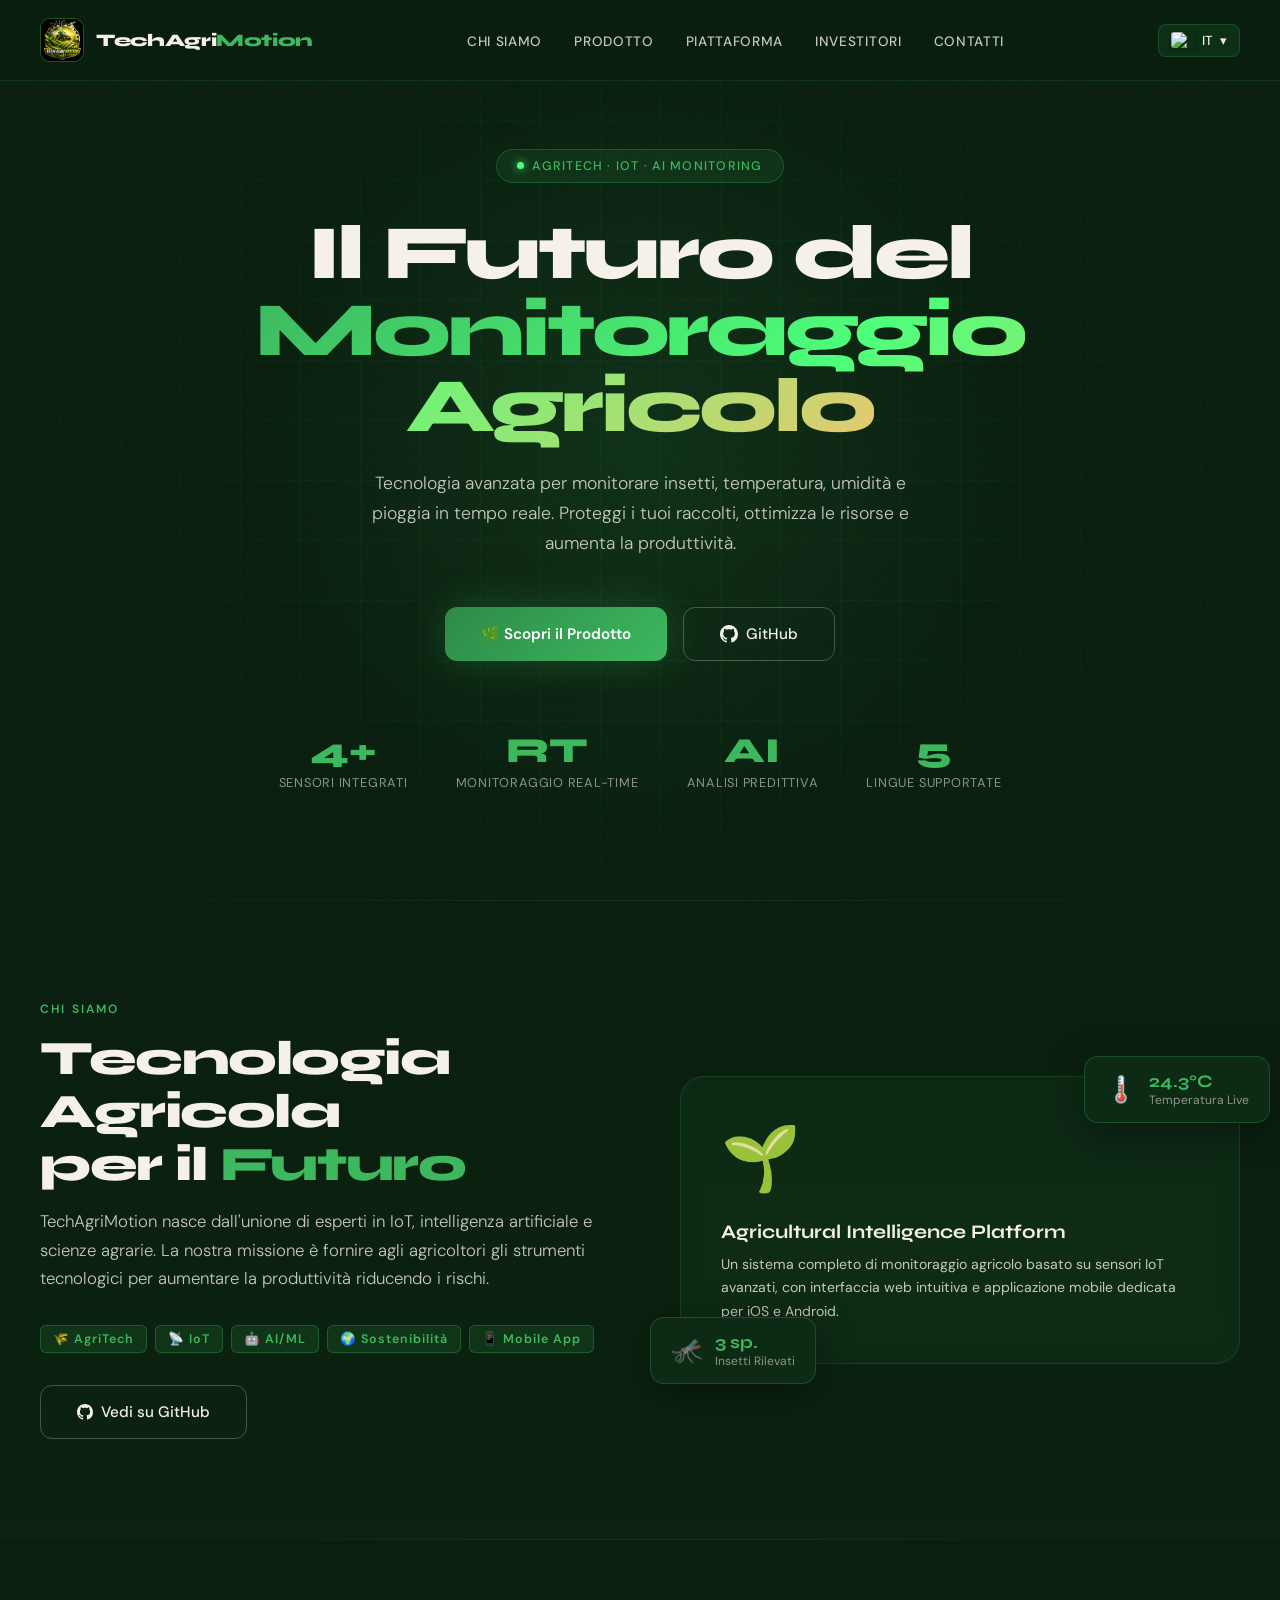
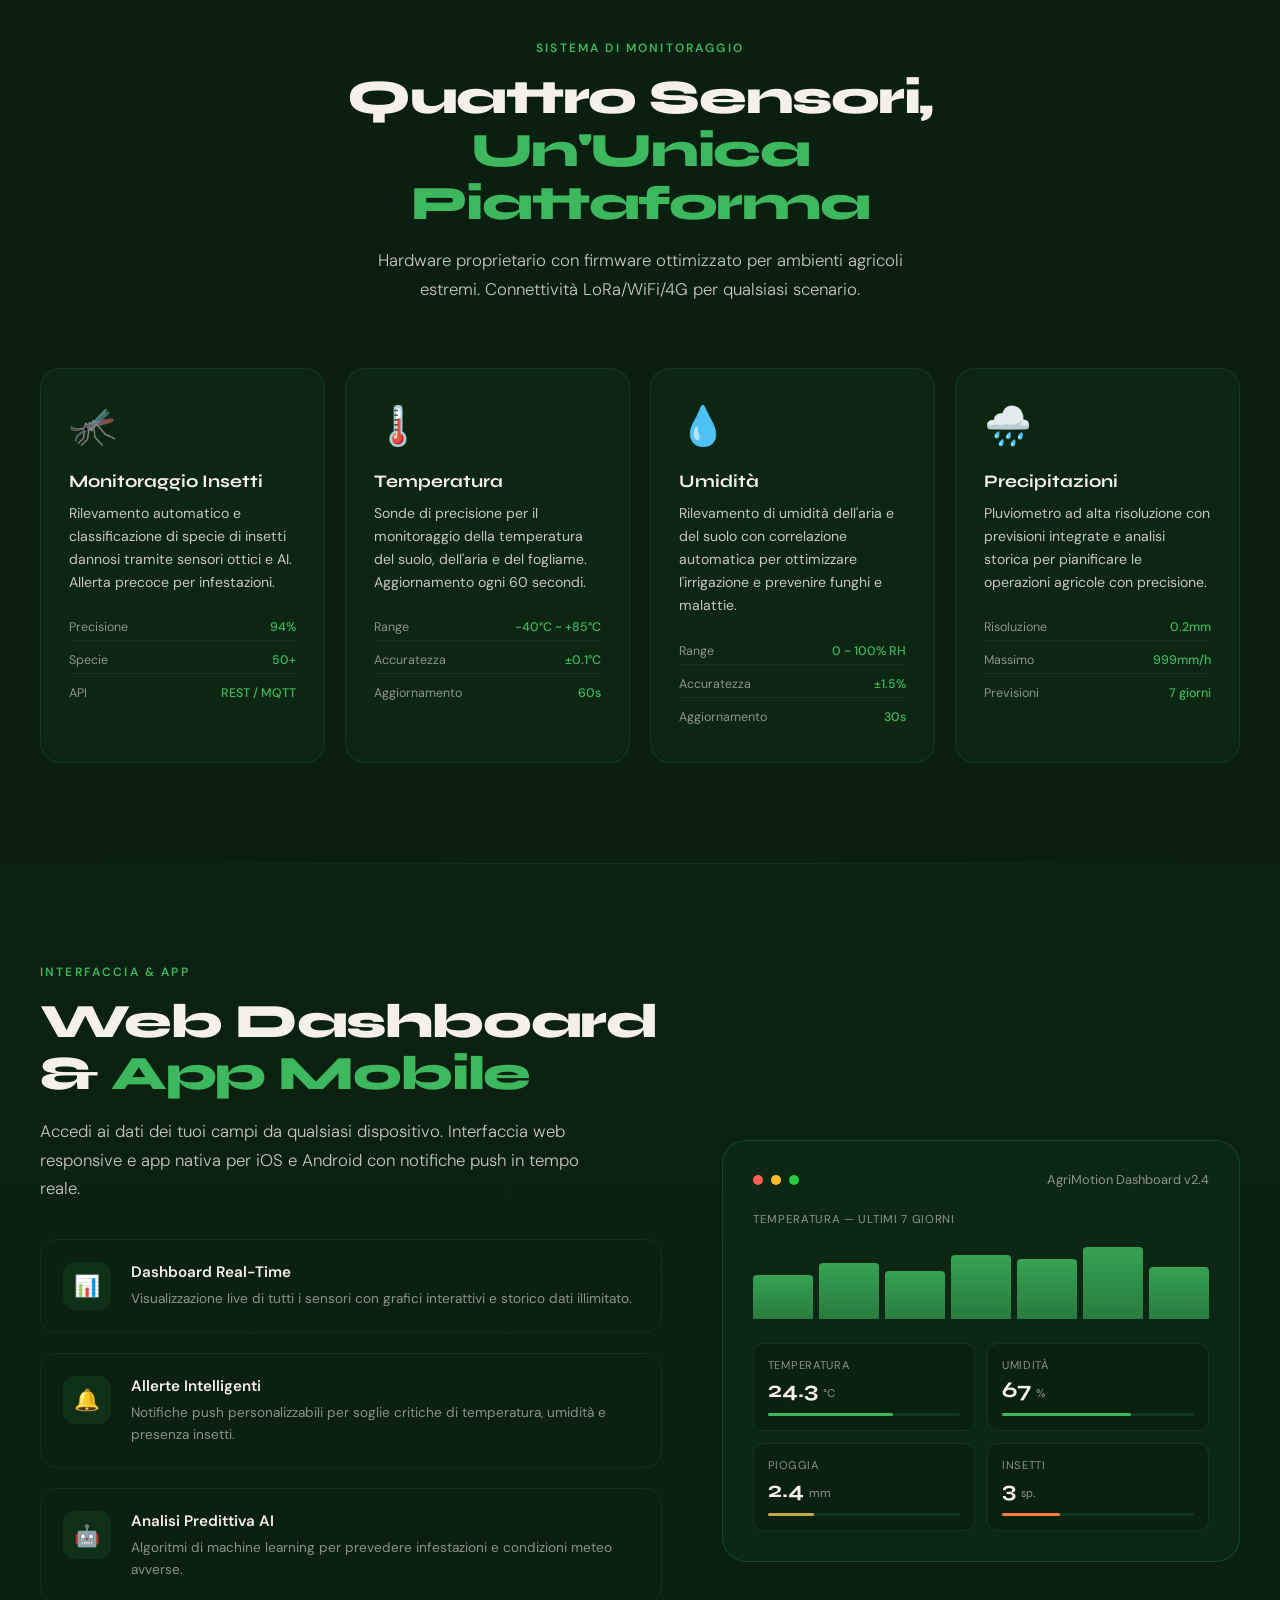
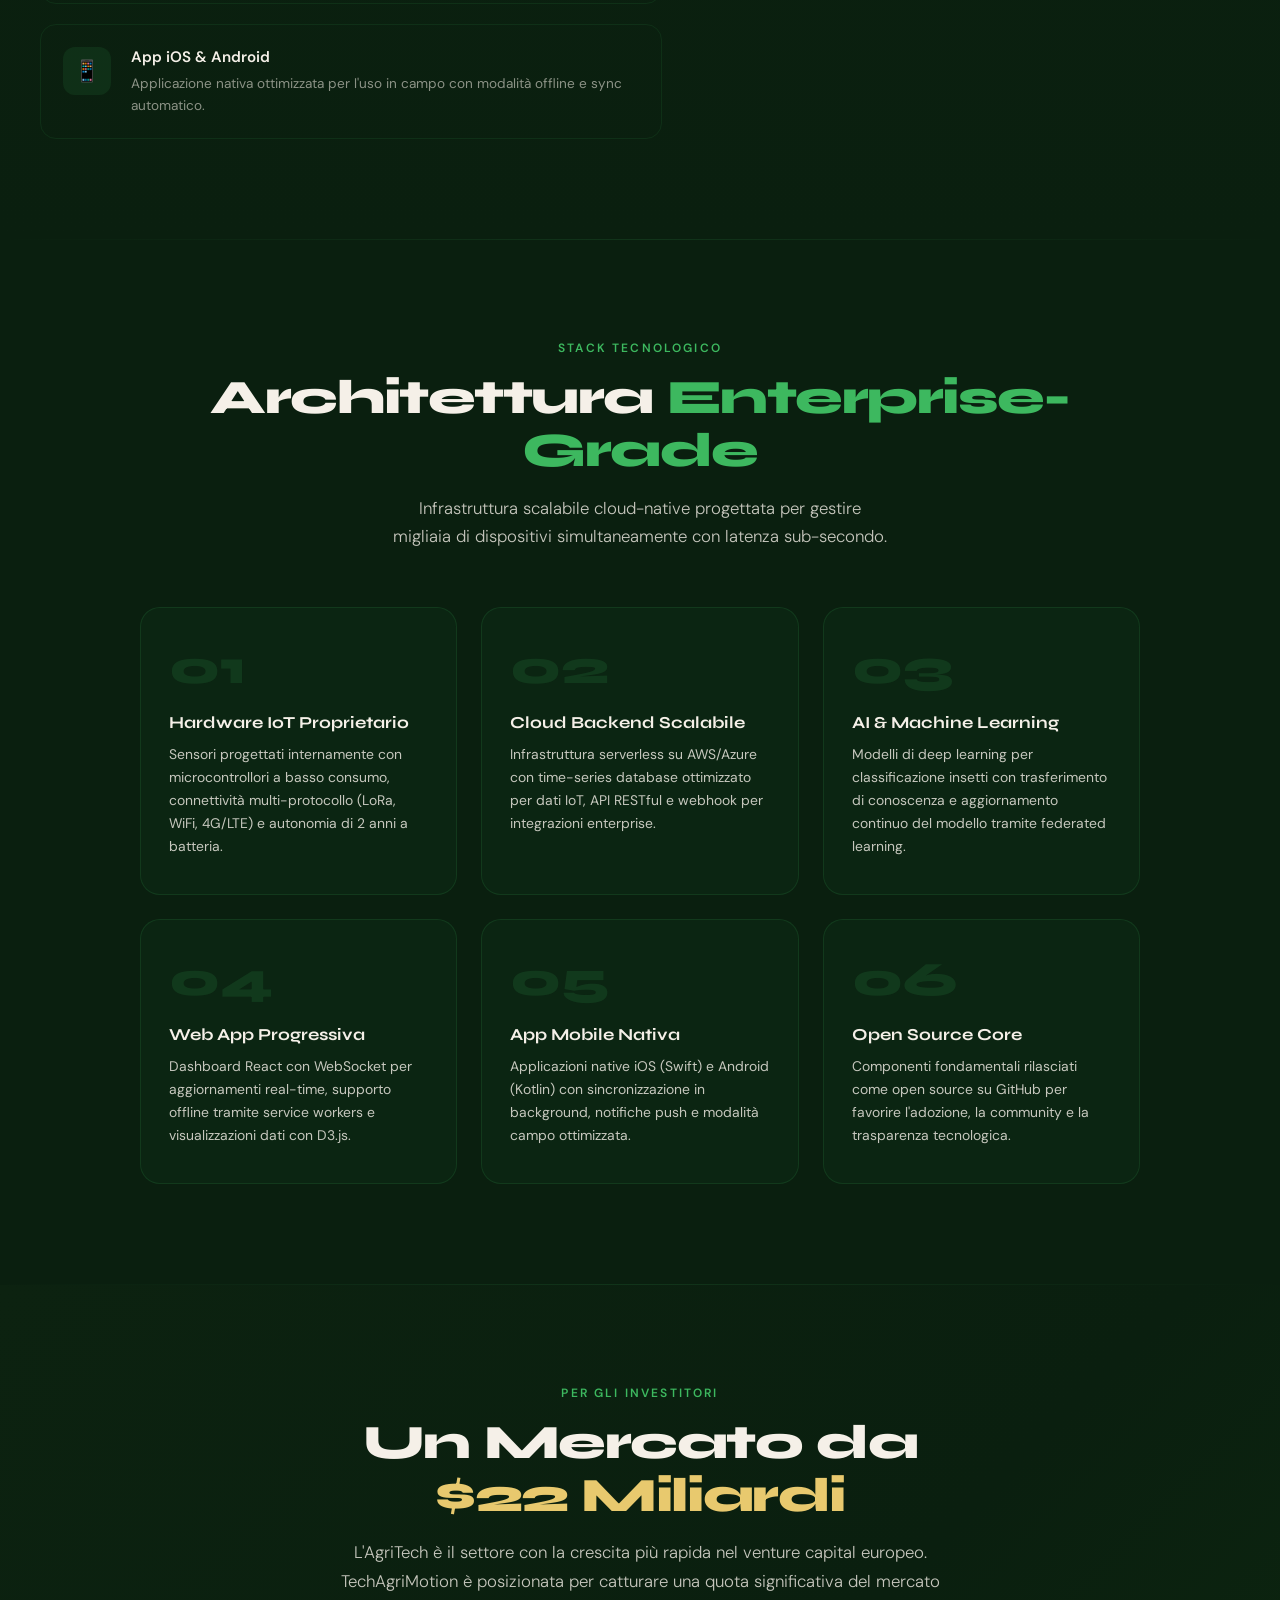
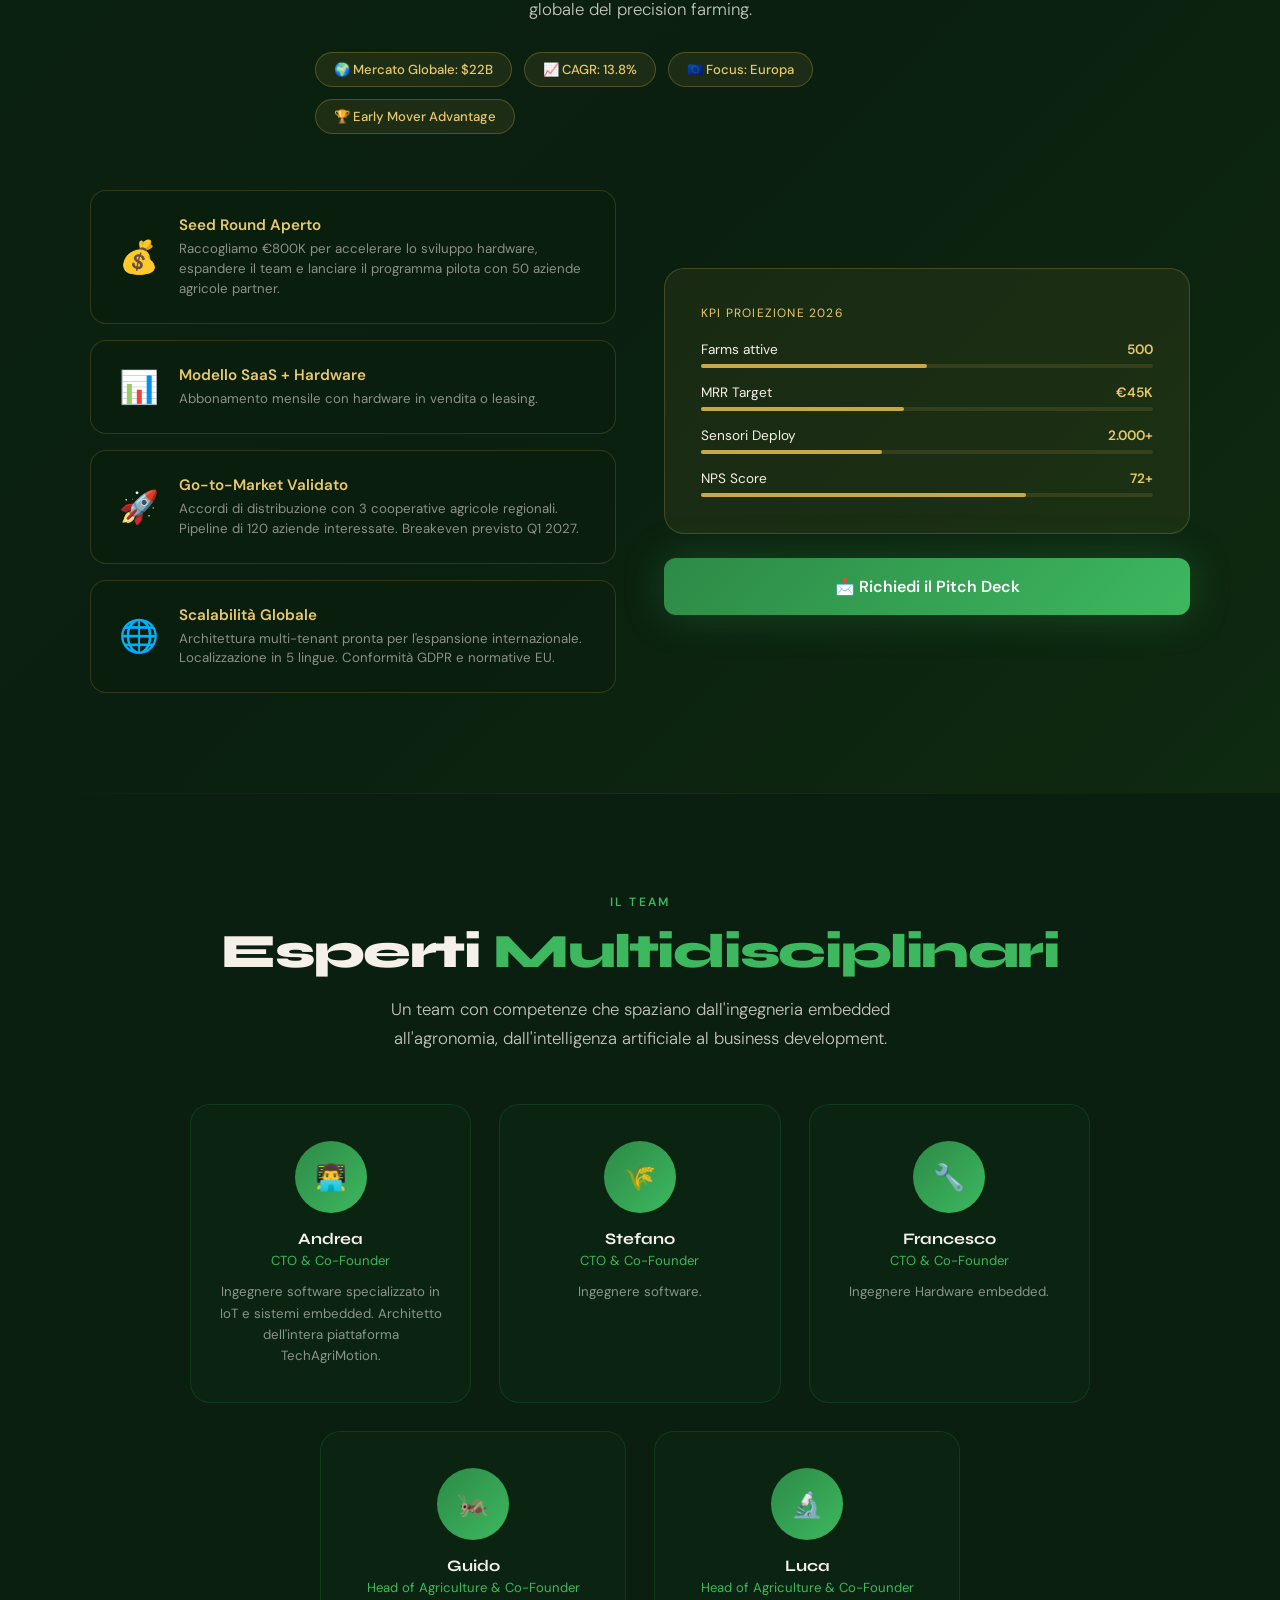
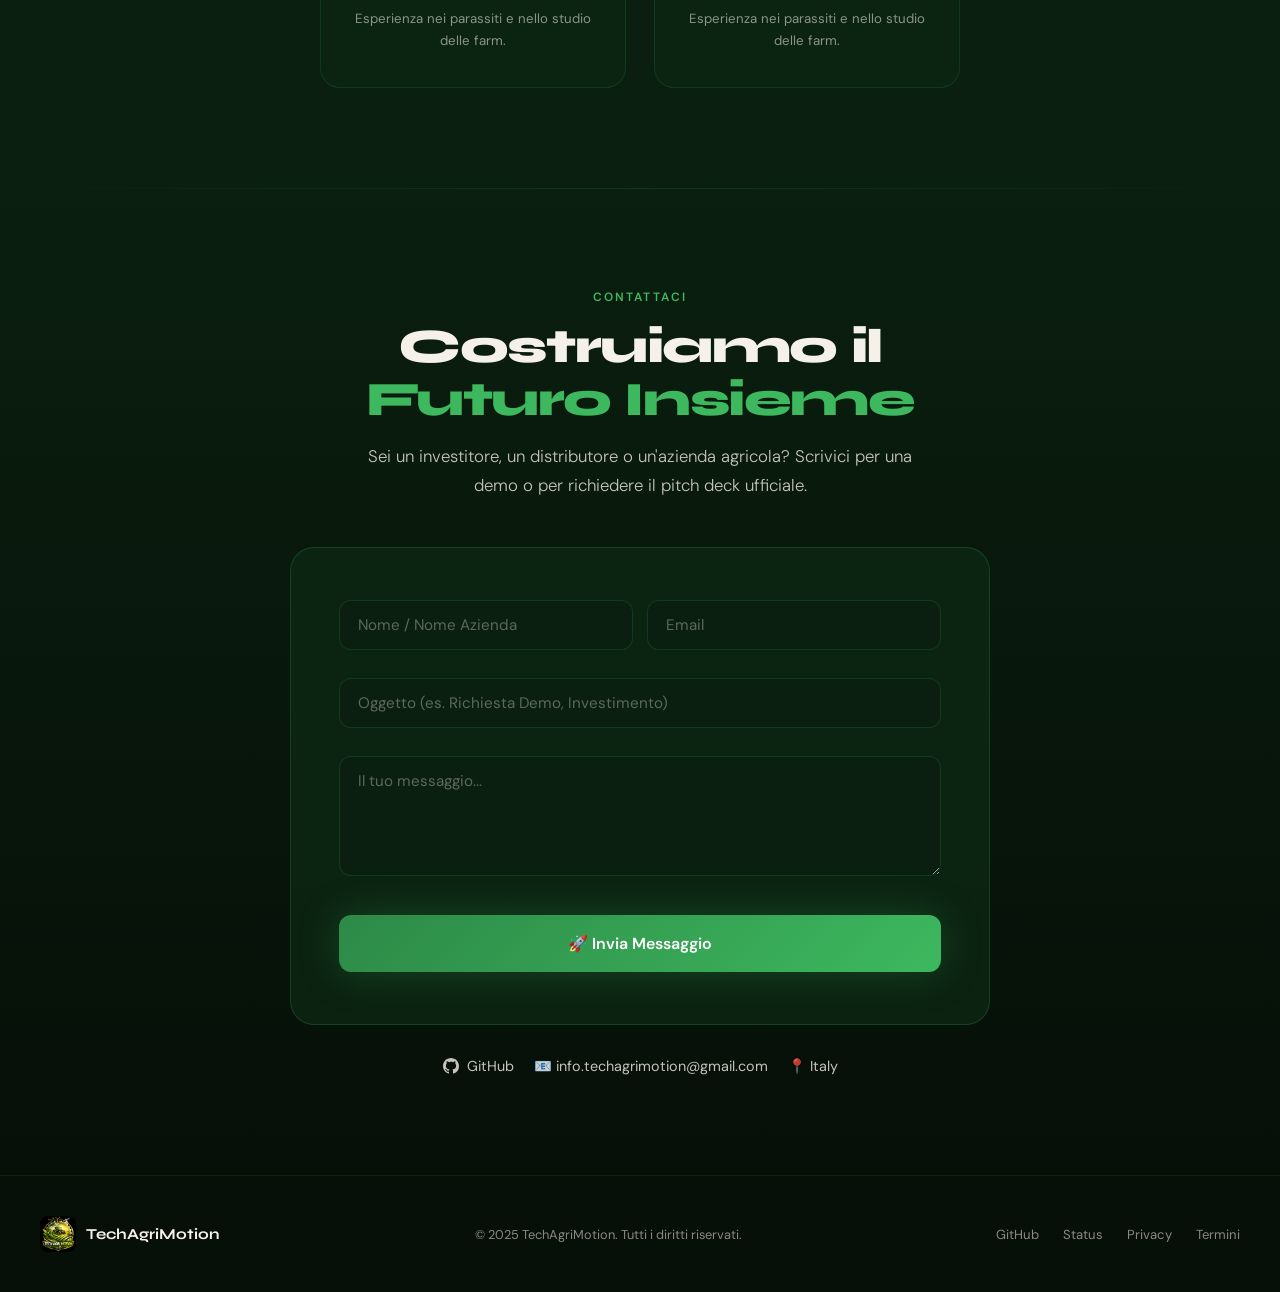
==== commit 62a554c2: "Add files via upload" ====
--- a/index.html
+++ b/index.html
@@ -1,9 +1,93 @@
 <!DOCTYPE html>
 <html lang="it">
-<head>
+  
+<!-- ═══════════════════════════════════════════════ -->
+<!--              SEO - TechAgriMotion               -->
+<!-- ═══════════════════════════════════════════════ -->
+
+<!-- Charset e Viewport -->
 <meta charset="UTF-8">
 <meta name="viewport" content="width=device-width, initial-scale=1.0">
-<title>TechAgriMotion – Agricultural Intelligence Platform</title>
+
+<!-- Lingua principale -->
+<html lang="it">
+
+<!-- Title & Description -->
+<title>TechAgriMotion | Monitoraggio IoT per l'Agricoltura di Precisione</title>
+<meta name="description" content="Tech Agri Motion è la piattaforma IoT per l'agricoltura di precisione: sensori in campo, dashboard in tempo reale, analisi dati e automazione per aziende agricole moderne.">
+<meta name="keywords" content="agricoltura di precisione, IoT agricoltura, monitoraggio campi, sensori agricoli, smart farming, agritech, piattaforma IoT, TechAgriMotion">
+<meta name="author" content="Tech Agri Motion">
+<meta name="robots" content="index, follow">
+<link rel="canonical" href="https://techagrimotion.github.io/.github/">
+
+<!-- Open Graph (Facebook, LinkedIn, WhatsApp) -->
+<meta property="og:type" content="website">
+<meta property="og:url" content="https://techagrimotion.github.io/.github/">
+<meta property="og:title" content="Tech Agri Motion | Agricoltura IoT di Precisione">
+<meta property="og:description" content="Sensori in campo, dashboard in tempo reale e analisi dati per l'agricoltura moderna. Scopri la piattaforma TechAgriMotion.">
+<meta property="og:image" content="https://techagrimotion.github.io/.github/assets/og-image.jpg">
+<meta property="og:image:width" content="1200">
+<meta property="og:image:height" content="630">
+<meta property="og:locale" content="it_IT">
+<meta property="og:locale:alternate" content="en_GB">
+<meta property="og:locale:alternate" content="de_DE">
+<meta property="og:locale:alternate" content="fr_FR">
+<meta property="og:locale:alternate" content="es_ES">
+<meta property="og:site_name" content="Tech Agri Motion">
+
+<!-- Twitter Card -->
+<meta name="twitter:card" content="summary_large_image">
+<meta name="twitter:title" content="Tech Agri Motion | Agricoltura IoT di Precisione">
+<meta name="twitter:description" content="Sensori in campo, dashboard in tempo reale e analisi dati per l'agricoltura moderna.">
+<meta name="twitter:image" content="https://techagrimotion.github.io/assets/og-image.jpg">
+
+<!-- Hreflang multilingua (aggiorna gli URL con i tuoi reali) -->
+<link rel="alternate" hreflang="it" >
+<link rel="alternate" hreflang="en" href="https://techagrimotion.github.io/.github?lang=en">
+<link rel="alternate" hreflang="de" href="https://techagrimotion.github.io/.github?lang=de">
+<link rel="alternate" hreflang="fr" href="https://techagrimotion.github.io/.github?lang=fr">
+<link rel="alternate" hreflang="es" href="https://techagrimotion.github.io/.github?lang=es">
+<link rel="alternate" hreflang="x-default" href="https://techagrimotion.github.io/.github/">
+
+<!-- Schema.org JSON-LD (dati strutturati per Google) -->
+<script type="application/ld+json">
+{
+  "@context": "https://schema.org",
+  "@type": "Organization",
+  "name": "Tech Agri Motion",
+  "url": "https://techagrimotion.github.io/.github/",
+  "logo": "https://techagrimotion.github.io/assets/logo.png",
+  "description": "Piattaforma IoT per il monitoraggio agricolo di precisione con sensori, dashboard e analisi dati in tempo reale.",
+  "email": "info.techagrimotion@gmail.com",
+  "foundingLocation": {
+    "@type": "Place",
+    "name": "Italia"
+  },
+  "sameAs": [],
+  "contactPoint": {
+    "@type": "ContactPoint",
+    "email": "info.techagrimotion@gmail.com",
+    "contactType": "customer support",
+    "availableLanguage": ["Italian", "English", "German", "French", "Spanish"]
+  }
+}
+</script>
+
+<!-- Favicon -->
+<link rel="icon" type="image/png" href="assets/favicon.png">
+<link rel="apple-touch-icon" href="assets/apple-touch-icon.png">
+
+<!-- ═══════════════════════════════════════════════ -->
+<!--            FINE BLOCCO SEO                      -->
+<!-- ═══════════════════════════════════════════════ -->
+
+
+  
+<head>
+<link rel="sitemap" type="application/xml" title="Sitemap" href="/sitemap.xml" />
+<meta charset="UTF-8">
+<meta name="viewport" content="width=device-width, initial-scale=1.0">
+<title>Tech Agri Motion – Agricultural Intelligence Platform</title>
 <link rel="preconnect" href="https://fonts.googleapis.com">
 <link href="https://fonts.googleapis.com/css2?family=Syne:wght@400;600;700;800&family=DM+Sans:ital,wght@0,300;0,400;0,500;1,300&display=swap" rel="stylesheet">
 <style>
@@ -1084,6 +1168,7 @@
   <div class="footer-copy">© 2025 TechAgriMotion. <span data-i18n="footer_rights">Tutti i diritti riservati.</span></div>
   <div class="footer-links">
     <a href="https://github.com/TechAgriMotion" target="_blank">GitHub</a>
+    <a href="status/" target="_blank">Status</a>
     <a href="#" data-i18n="footer_privacy">Privacy</a>
     <a href="#" data-i18n="footer_terms">Termini</a>
   </div>
@@ -1577,3 +1662,8 @@
 </body>
 </html>
 
+
+
+
+
+
